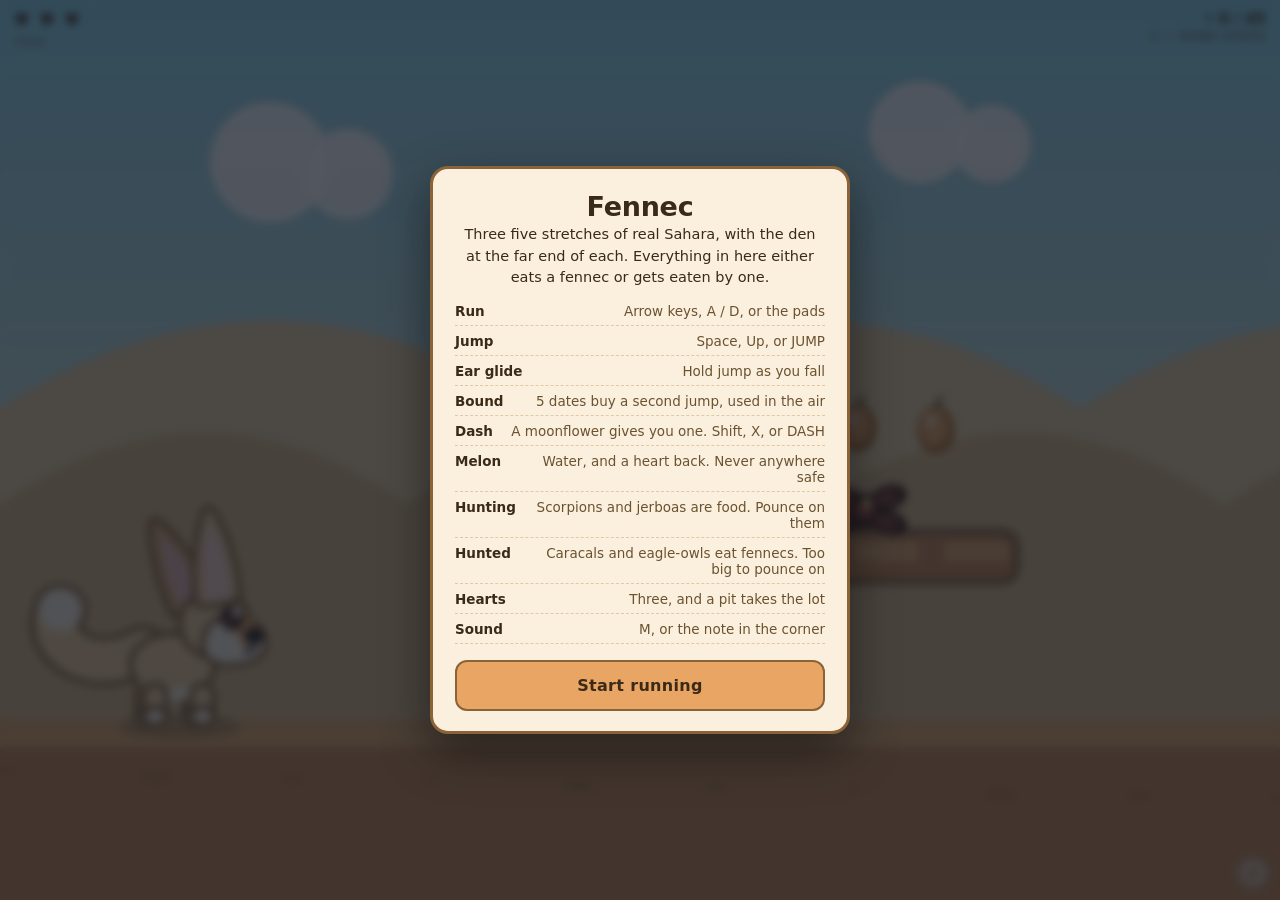
==== games/fennec-run/index.html @ 3a973d39 "Five longer stages, generated and audited, and a score that builds across them MUSIC. The arc now sp" ====
<!doctype html>
<meta charset="utf-8">
<meta name="viewport" content="width=device-width, initial-scale=1, maximum-scale=1, user-scalable=no, viewport-fit=cover">
<title>Fennec</title>
<style>
  /* Nothing here is text to be read, and holding a control must not select it.
     user-select on body alone is not enough: iOS needs the -webkit- prefix, and
     the long-press callout and the magnifier are separately controlled. */
  *, *::before, *::after {
    box-sizing: border-box;
    -webkit-tap-highlight-color: transparent;
    -webkit-user-select: none; -moz-user-select: none; -ms-user-select: none;
    user-select: none;
    -webkit-touch-callout: none;
    -webkit-user-drag: none;
  }
  html, body {
    margin: 0; padding: 0; height: 100%; overflow: hidden;
    background: #11161f;
    font-family: "Avenir Next", "Segoe UI", Roboto, system-ui, sans-serif;
    color: #3A2A18;
    touch-action: none;
  }
  #wrap { position: relative; width: 100%; height: 100vh; height: 100dvh;
          overflow: hidden; display: flex; flex-direction: column; }
  #game { position: relative; flex: 1 1 auto; min-height: 0; }
  canvas { display: block; width: 100%; height: 100%; }

  /* ---- HUD ---- */
  #hud {
    position: absolute; top: 0; left: 0; right: 0;
    padding: 10px 14px 0; pointer-events: none;
    display: flex; justify-content: space-between; align-items: flex-start;
    font-weight: 700; font-size: 15px;
    text-shadow: 0 1px 0 rgba(255,255,255,.45);
  }
  #hearts { letter-spacing: 2px; font-size: 17px }
  #right { text-align: right; line-height: 1.3 }
  #lvl { font-size: 11px; font-weight: 600; opacity: .62; letter-spacing: .08em;
         text-transform: uppercase }

  /* ---- touch controls: their own bar, so a thumb never covers the fox ---- */
  #pads {
    display: none; flex: 0 0 auto;
    height: 150px; padding: 14px 18px calc(14px + env(safe-area-inset-bottom));
    background: #E8D6B4; border-top: 3px solid #8A6338;
    justify-content: space-between; align-items: center;
    touch-action: none;
  }
  body.touch #pads { display: flex }
  .pad { display: flex; gap: 14px; align-items: center }
  .btn {
    width: 76px; height: 76px; border-radius: 50%;
    background: #FBF0DE; border: 3px solid #8A6338;
    display: grid; place-items: center;
    font-size: 26px; font-weight: 800; color: #6B5231;
    touch-action: none;
  }
  .btn.jump { width: 96px; height: 96px; font-size: 15px; letter-spacing: .04em;
              background: #E8A563; color: #3A2A18 }
  .btn.on { background: #D98C3C; color: #fff }
  /* The labels are generated content, not text nodes. Generated content cannot
     be selected, so there is nothing for a long press to offer to magnify. */
  #bL::after { content: "\25C0" }
  #bR::after { content: "\25B6" }
  #bJ::after { content: "JUMP" }
  #bD::after { content: "DASH" }
  .btn::after { pointer-events: none }
  /* The dash button only exists when a moonflower has been picked up, so the
     bar does not advertise a verb the fox cannot do yet. */
  .btn.dash { width: 72px; height: 72px; font-size: 13px;
              background: #BFD9F2; border-color: #4A6E8A; color: #1F3A52;
              opacity: 0; transform: scale(.7); pointer-events: none;
              transition: opacity .15s, transform .15s }
  body.candash .btn.dash { opacity: 1; transform: none; pointer-events: auto }
  .btn.dash.on { background: #6FA8D8; color: #fff }
  #kit { margin-top: 3px; font-size: 13px; letter-spacing: 1px; font-weight: 700 }
  /* The field note: shown once per species, then never again. */
  #note {
    position: absolute; left: 50%; bottom: 14px; transform: translate(-50%, 14px);
    width: min(400px, calc(100% - 28px));
    background: rgba(251,240,222,.94); border: 2px solid #8A6338; border-radius: 12px;
    padding: 9px 13px; font-size: 13px; line-height: 1.4; color: #4A3827;
    opacity: 0; pointer-events: none; transition: opacity .25s, transform .25s;
  }
  #note.on { opacity: 1; transform: translate(-50%, 0) }
  #note b { display: block; font-size: 13.5px; color: #3A2A18 }
  #mute {
    position: absolute; right: 10px; bottom: 10px;
    width: 34px; height: 34px; border-radius: 50%;
    display: grid; place-items: center; font-size: 15px;
    background: rgba(255,255,255,.4); border: 2px solid rgba(58,42,24,.35);
    color: #3A2A18; cursor: pointer; touch-action: none;
  }
  #mute::after { content: "\266A"; pointer-events: none }
  body.quiet #mute { opacity: .45 }
  body.quiet #mute::after { content: "\266A\0020\00D7" }

  /* ---- cards ---- */
  #card {
    position: absolute; inset: 0; display: grid; place-items: center;
    padding: 24px; background: rgba(16,22,32,.72); backdrop-filter: blur(4px);
    opacity: 0; pointer-events: none; transition: opacity .18s;
  }
  #card.on { opacity: 1; pointer-events: auto }
  .inner {
    width: 100%; max-width: 420px; max-height: 100%; overflow-y: auto;
    background: #FBF0DE; border: 3px solid #8A6338; border-radius: 18px;
    padding: 22px 22px 20px; text-align: center;
    box-shadow: 0 18px 50px rgba(0,0,0,.45);
  }
  .inner h1 { margin: 0 0 2px; font-size: 27px; letter-spacing: -.01em }
  .inner h2 { margin: 0 0 10px; font-size: 20px }
  .inner p { margin: 0 0 14px; font-size: 14.5px; line-height: 1.5; color: #6B5231 }
  .inner p.lead { color: #3A2A18 }
  .keys { display: flex; flex-direction: column; gap: 7px; margin: 0 0 16px;
          font-size: 13.5px; text-align: left }
  .keys div { display: flex; justify-content: space-between; gap: 12px;
              border-bottom: 1px dashed #E0C9A4; padding-bottom: 6px }
  .keys b { font-weight: 700; color: #3A2A18 }
  .keys span { color: #6B5231; text-align: right }
  .tally { display: flex; justify-content: space-between; font-size: 14px;
           padding: 5px 0; border-bottom: 1px dashed #E0C9A4 }
  .tally.tot { border: 0; font-weight: 800; font-size: 17px; padding-top: 9px }
  .go {
    display: block; width: 100%; margin-top: 14px; padding: 14px;
    font: inherit; font-size: 16px; font-weight: 800; letter-spacing: .02em;
    background: #E8A563; color: #3A2A18;
    border: 2px solid #8A6338; border-radius: 12px; cursor: pointer;
  }
  .go:active { transform: translateY(1px) }
  .go.ghost { background: transparent; margin-top: 8px; font-size: 14px;
              font-weight: 600; padding: 10px }
  .sent { margin-top: 12px; font-size: 12.5px; color: #8A7250; min-height: 16px }
</style>

<div id="wrap">
  <div id="game">
    <canvas id="cv"></canvas>
    <div id="hud">
      <div><div id="hearts"></div><div id="kit"></div></div>
      <div id="right"><div id="dates"></div><div id="lvl"></div></div>
    </div>
    <div id="mute" role="button" aria-label="Sound on or off"></div>
    <div id="note"></div>
  </div>
  <div id="pads">
    <div class="pad">
      <div class="btn" id="bL" role="button" aria-label="Run left"></div>
      <div class="btn" id="bR" role="button" aria-label="Run right"></div>
    </div>
    <div class="pad">
      <div class="btn dash" id="bD" role="button" aria-label="Dash"></div>
      <div class="btn jump" id="bJ" role="button" aria-label="Jump"></div>
    </div>
  </div>
  <div id="card"><div class="inner" id="inner"></div></div>
</div>

<script>
"use strict";
/* ============================================================
   Fennec
   A side scroller for Pure Chat. One file, no network, no storage.
   The fox is drawn from a parametric rig rather than a sprite sheet:
   one geometry definition, every pose is a set of joint angles.
   ============================================================ */

/* ---------- the fox: colours and geometry ---------- */
const C = {
  sand:'#F2CE9B', sandDk:'#DCAC72', cream:'#FBF0DE', creamDk:'#EFDDC2',
  ear:'#F6CFC6', earDk:'#E0B7AE', patch:'#E8A563', ink:'#8A6338',
  nose:'#2E2622', eye:'#46281A'
};
// Path2D parses SVG path data, so the rig geometry is the single source
// whether it is drawn to canvas here or to SVG in the mockup.
const G = {
  earOut:  new Path2D('M -9 3 Q -9 -17 -2 -34 Q 0 -39 3 -35 Q 10 -18 9 2 Q 0 6 -9 3 Z'),
  earIn:   new Path2D('M -5 0 Q -5 -15 -0.5 -28 Q 0.5 -31 2 -28 Q 6.5 -15 5.5 0 Q 0 3 -5 0 Z'),
  tail:    new Path2D('M 0 -4 Q -17 5 -29 -4 Q -38 -12 -33 -21'),
  muzzle:  new Path2D('M -4 4 q 3 -8 12 -7 q 10 1 12 8 q 2 8.5 -6.5 11 q -12 3.5 -17 -2.5 q -2.5 -4 -.5 -9.5 Z'),
  patch:   new Path2D('M 9 -5.8 q 7 3 7.3 9 q .3 5.5 -4.7 6 q -5 -7.5 -2.6 -15 Z'),
  chest:   new Path2D('M -13 7 q 13 8 27 -2 q -2 10 -14 10 q -12 0 -13 -8 Z'),
  mouth:   new Path2D('M 15.8 7.8 q 0 3.4 -4 3.6'),
  lash:    new Path2D('M 3.4 -8.6 q 4.4 -2.4 8.2 .4'),
  blink:   new Path2D('M 2 -3 q 5 4 10 0'),
  squint:  new Path2D('M 2 -2 q 5 -5 10 0')
};

function roundRect(x, y, w, h, r){
  const p = new Path2D();
  p.moveTo(x + r, y);
  p.arcTo(x + w, y,     x + w, y + h, r);
  p.arcTo(x + w, y + h, x,     y + h, r);
  p.arcTo(x,     y + h, x,     y,     r);
  p.arcTo(x,     y,     x + w, y,     r);
  p.closePath();
  return p;
}
const LEG  = roundRect(-4.5, 0, 9, 17, 4.5);
const PAW  = roundRect(-4.5, 10, 9, 7, 3.5);

function fillStroke(x, path, fill, lw){
  x.fillStyle = fill; x.fill(path);
  if (lw){ x.lineWidth = lw; x.strokeStyle = C.ink; x.stroke(path); }
}

function drawLeg(x, px, py, ang, far){
  x.save(); x.translate(px, py); x.rotate(ang * Math.PI / 180);
  fillStroke(x, LEG, far ? C.sandDk : C.sand, 2);
  fillStroke(x, PAW, far ? C.creamDk : C.cream, 2);
  x.restore();
}

function drawEar(x, tilt, far){
  x.save(); x.rotate(tilt * Math.PI / 180);
  fillStroke(x, G.earOut, far ? C.sandDk : C.sand, 2);
  x.fillStyle = far ? C.earDk : C.ear; x.fill(G.earIn);
  x.restore();
}

function drawTail(x, ang){
  x.save(); x.translate(-15, -25); x.rotate(ang * Math.PI / 180);
  x.lineCap = 'round'; x.lineJoin = 'round';
  // an ink pass, then sand over it: keeps the fluff even at any angle
  x.strokeStyle = C.ink; x.lineWidth = 21; x.stroke(G.tail);
  x.fillStyle = C.ink;
  x.beginPath(); x.arc(-33, -21, 11, 0, 7); x.fill();
  x.strokeStyle = C.sand; x.lineWidth = 17; x.stroke(G.tail);
  x.fillStyle = C.cream;
  x.beginPath(); x.arc(-33, -21, 9, 0, 7); x.fill();
  x.restore();
}

function drawHead(x, p){
  x.save();
  x.translate(14, -41 + p.headY); x.rotate(p.headRot * Math.PI / 180);

  x.save(); x.translate(-10, -10); drawEar(x, -28 + p.earL, true); x.restore();

  x.beginPath(); x.arc(0, 0, 14, 0, 7);
  x.fillStyle = C.sand; x.fill();
  x.lineWidth = 2; x.strokeStyle = C.ink; x.stroke();

  fillStroke(x, G.muzzle, C.cream, 2);
  x.fillStyle = C.patch; x.fill(G.patch);

  x.fillStyle = C.nose;
  x.beginPath(); x.ellipse(15.8, 4.8, 4, 3.2, 0, 0, 7); x.fill();
  x.strokeStyle = C.nose; x.lineWidth = 1.7; x.stroke(G.mouth);

  if (p.eye === 'blink' || p.eye === 'squint'){
    x.strokeStyle = C.eye; x.lineWidth = p.eye === 'blink' ? 2.4 : 2.6;
    x.stroke(p.eye === 'blink' ? G.blink : G.squint);
  } else {
    x.fillStyle = C.eye;
    x.beginPath(); x.ellipse(6.8, -2.4, 4.7, 5.2, 0, 0, 7); x.fill();
    x.fillStyle = '#fff';
    x.beginPath(); x.arc(8.5, -4.6, 1.8, 0, 7); x.fill();
    x.globalAlpha = .7;
    x.beginPath(); x.arc(5.1, -0.1, 1, 0, 7); x.fill();
    x.globalAlpha = 1;
    x.strokeStyle = C.ink; x.lineWidth = 1.7; x.stroke(G.lash);
  }

  x.save(); x.translate(1, -12); drawEar(x, -11 + p.earR, false); x.restore();
  x.restore();
}

const IDLE = { bodyY:0, bodyRot:0, headY:0, headRot:0, legs:[0,0,0,0],
               tail:0, earL:0, earR:0, eye:'open', squash:1 };
const pose = o => Object.assign({}, IDLE, o);

function drawFennec(x, p){
  const sy = p.squash, sx = 1 / Math.sqrt(sy);
  x.save();
  x.lineJoin = 'round'; x.lineCap = 'butt';
  x.scale(sx, sy);

  drawTail(x, p.tail);
  drawLeg(x, -13, -16 + p.bodyY, p.legs[0], true);
  drawLeg(x,   6, -16 + p.bodyY, p.legs[2], true);

  x.save();
  x.translate(-3, -24 + p.bodyY); x.rotate(p.bodyRot * Math.PI / 180);
  x.beginPath(); x.ellipse(0, 0, 17, 13, 0, 0, 7);
  x.fillStyle = C.sand; x.fill();
  x.lineWidth = 2; x.strokeStyle = C.ink; x.stroke();
  x.fillStyle = C.cream; x.fill(G.chest);
  x.restore();

  drawLeg(x, -10, -16 + p.bodyY, p.legs[1], false);
  drawLeg(x,   9, -16 + p.bodyY, p.legs[3], false);
  drawHead(x, p);
  x.restore();
}

/* ---------- poses ---------- */
const RUN = [
  pose({legs:[ 26,-30,-24, 32], bodyY:-2, bodyRot:-3, tail:-14, earL:-10, earR:-12, headY:-1}),
  pose({legs:[  6, -8, -4,  8], bodyY: 1, bodyRot: 2, tail:  4, earL:  6, earR:  8}),
  pose({legs:[-30, 26, 32,-24], bodyY:-2, bodyRot:-3, tail: 14, earL: -8, earR:-10, headY:-1}),
  pose({legs:[ -8,  6,  8, -4], bodyY: 1, bodyRot: 2, tail: -4, earL:  5, earR:  7})
];
const P_JUMP  = pose({legs:[-34,-28,-40,-46], bodyY:-3, bodyRot:-10, tail:-26,
                      earL:-22, earR:-26, headY:-2, squash:1.06});
const P_FALL  = pose({legs:[22,16,30,36], bodyY:-1, bodyRot:8, tail:20,
                      earL:16, earR:20, eye:'squint', squash:0.94});
// the glide: ears thrown wide, which is the whole point of a fennec
const P_GLIDE = pose({legs:[14,10,20,24], bodyY:-2, bodyRot:4, tail:-8,
                      earL:-46, earR:34, headY:-1, squash:0.97});
const P_CROUCH= pose({bodyY:8, squash:0.8, tail:8, earL:14, earR:18, headY:7, eye:'squint'});
const P_HURT  = pose({bodyRot:-14, legs:[-18,-12,14,20], tail:-30, earL:24, earR:28,
                      eye:'blink', headRot:-10});
const IDLE_CYCLE = [pose({}), pose({bodyY:1, squash:.975, earL:2, earR:3, headY:1}),
                    pose({bodyY:1, squash:.975, earL:3, earR:4, headY:1}), pose({eye:'blink'})];

/* ============================================================
   Field guide

   The desert is real, so the animals in it are the real ones. A fennec is a
   small omnivore that is hunted by things several times its size, and the
   game is arranged around that rather than around generic hazards.

   Prey: scorpions and jerboas, both of which a fennec genuinely eats, along
   with fruit and roots. Predators: the caracal and the Pharaoh eagle-owl,
   both of which genuinely eat fennecs. Neither can be pounced on, which is
   the honest version of the relationship.

   The one fact worth building a game around: a fennec does not drink. It
   takes its water out of what it eats, which is why the melon is worth a
   heart and why it is never placed anywhere safe.
   ============================================================ */
const GUIDE = {
  date:     ['Date palm fruit',
             'Plant matter is where a fennec gets most of its water. In the wild it may never drink at all.'],
  melon:    ['Desert melon',
             'Melons and roots are a fennec’s water supply in country that has none standing.'],
  flower:   ['Night bloom',
             'Fennecs forage after dark, when the Sahara is tens of degrees cooler than at noon.'],
  scorpion: ['Scorpion',
             'Prey, not predator. Fennecs hunt and eat scorpions, and take the sting as part of the deal.'],
  jerboa:   ['Jerboa',
             'A long-legged desert rodent that hops rather than runs. One of the fennec’s main catches.'],
  caracal:  ['Caracal',
             'A desert cat that hunts fennecs. Several times your size, so there is no pouncing on it.'],
  owl:      ['Pharaoh eagle-owl',
             'Takes fennec pups out of open ground. The reason a small fox keeps to cover.']
};
const seen = {};
let noteUntil = 0;

function met(kind){
  if (seen[kind] || !GUIDE[kind]) return;
  seen[kind] = true;
  const g = GUIDE[kind];
  elNote.innerHTML = '<b>' + g[0] + '</b>' + g[1];
  elNote.classList.add('on');
  noteUntil = performance.now() + 5200;
}

/* ============================================================
   Sound

   Synthesised, because the sandbox has no network and a recorded track would
   be a hundred times the whole file. That turns out to be the right way round:
   the score is five layers that fade with the game state rather than three
   separate tunes, which is how a modern platformer scores itself.

   D Dorian. The raised sixth is what stops it sounding mournful, and the mode
   does the arid work without reaching for the Phrygian-dominant cliche that
   every desert level since 1989 has leant on.

   The arrangement follows the animal: a fennec is nocturnal, so the score wakes
   up as the levels darken. Dune Steps is pad, bass and a frame drum. The Wadi
   adds the plucked figure. Night Run brings in the lead, which is the first
   time the melody is stated outright.
   ============================================================ */
const SND = (function(){
  let ac = null, music = null, sfx = null, noise = null;
  let timer = null, nextT = 0, pos = 0;
  let enabled = true, level = 0, ducked = false;

  const BPM = 96, S16 = (60 / BPM) / 4;      // one sixteenth, in seconds
  const nt = n => 440 * Math.pow(2, (n - 69) / 12);

  // i - bVII - IV - i, two bars each. The G major is the Dorian colour.
  const CHORDS = [[50,57,62,65], [48,55,60,64], [43,55,59,62], [50,57,62,65]];
  // Eight bars of melody, held back until Night Run.
  const TUNE = [
    {t:0,n:69,d:6},{t:8,n:72,d:4},{t:12,n:74,d:8},{t:24,n:72,d:4},{t:28,n:71,d:8},
    {t:40,n:69,d:6},{t:48,n:67,d:4},{t:52,n:69,d:10},{t:64,n:74,d:6},{t:72,n:76,d:4},
    {t:76,n:74,d:8},{t:88,n:72,d:4},{t:92,n:71,d:10},{t:108,n:69,d:6},{t:116,n:65,d:12}
  ];
  // pad, bass, drum, pluck, lead, voice.
  // Five stages, and the score is the arc: almost nothing at the start, a
  // frame drum, then the melody, then the drums hardening, and a voice over
  // the last one. A fennec is out all night and gets home before dawn.
  const MIX = [[.15,.11,.00,.00,.00,.00],
               [.19,.15,.08,.09,.00,.00],
               [.23,.18,.13,.14,.12,.00],
               [.26,.22,.27,.16,.17,.00],
               [.28,.24,.30,.17,.19,.22]];

  function mk(){
    if (ac) return true;
    try {
      const AC = window.AudioContext || window.webkitAudioContext;
      if (!AC) return false;
      ac = new AC();
      music = ac.createGain(); music.gain.value = 0.9;
      sfx   = ac.createGain(); sfx.gain.value = 0.9;
      music.connect(ac.destination); sfx.connect(ac.destination);
      noise = ac.createBuffer(1, ac.sampleRate * 0.6, ac.sampleRate);
      const d = noise.getChannelData(0);
      for (let i = 0; i < d.length; i++) d[i] = Math.random() * 2 - 1;
      return true;
    } catch (e) { ac = null; return false; }
  }

  function pad(t, midi, dur, g){
    const a = ac.createOscillator(), b = ac.createOscillator();
    const f = ac.createBiquadFilter(), v = ac.createGain();
    a.type = b.type = 'sawtooth';
    a.frequency.value = nt(midi); b.frequency.value = nt(midi) * 1.005;
    f.type = 'lowpass'; f.frequency.value = 820; f.Q.value = 0.7;
    v.gain.setValueAtTime(0.0001, t);
    v.gain.linearRampToValueAtTime(g, t + 0.7);
    v.gain.setTargetAtTime(0.0001, t + dur * 0.7, 0.35);
    a.connect(f); b.connect(f); f.connect(v); v.connect(music);
    a.start(t); b.start(t); a.stop(t + dur + 0.8); b.stop(t + dur + 0.8);
  }
  function pluck(t, midi, g){
    const o = ac.createOscillator(), f = ac.createBiquadFilter(), v = ac.createGain();
    o.type = 'triangle'; o.frequency.value = nt(midi);
    f.type = 'lowpass';
    f.frequency.setValueAtTime(3200, t);
    f.frequency.exponentialRampToValueAtTime(700, t + 0.3);
    v.gain.setValueAtTime(0.0001, t);
    v.gain.linearRampToValueAtTime(g, t + 0.006);
    v.gain.exponentialRampToValueAtTime(0.0001, t + 0.42);
    o.connect(f); f.connect(v); v.connect(music);
    o.start(t); o.stop(t + 0.45);
  }
  function lead(t, midi, dur, g){
    const o = ac.createOscillator(), v = ac.createGain();
    const lfo = ac.createOscillator(), amt = ac.createGain();
    o.type = 'triangle'; o.frequency.value = nt(midi);
    lfo.frequency.value = 5.1; amt.gain.value = 3.4;   // breath, not pitch wobble
    lfo.connect(amt); amt.connect(o.frequency);
    v.gain.setValueAtTime(0.0001, t);
    v.gain.linearRampToValueAtTime(g, t + 0.09);
    v.gain.setTargetAtTime(0.0001, t + dur * 0.75, 0.14);
    o.connect(v); v.connect(music);
    o.start(t); lfo.start(t); o.stop(t + dur + 0.5); lfo.stop(t + dur + 0.5);
  }
  function bass(t, midi, dur, g){
    const o = ac.createOscillator(), v = ac.createGain();
    o.type = 'sine'; o.frequency.value = nt(midi);
    v.gain.setValueAtTime(0.0001, t);
    v.gain.linearRampToValueAtTime(g, t + 0.03);
    v.gain.setTargetAtTime(0.0001, t + dur * 0.6, 0.12);
    o.connect(v); v.connect(music); o.start(t); o.stop(t + dur + 0.3);
  }
  // A vowel is a pair of resonances. Two bandpasses over a sawtooth at roughly
  // 700 and 1150 Hz gives an "ah" that sits behind the lead without competing.
  function voice(t, midi, dur, g){
    const o = ac.createOscillator(), out = ac.createGain();
    const vib = ac.createOscillator(), vibAmt = ac.createGain();
    o.type = 'sawtooth'; o.frequency.value = nt(midi);
    vib.frequency.value = 4.7; vibAmt.gain.value = 2.1;
    vib.connect(vibAmt); vibAmt.connect(o.frequency);
    const f1 = ac.createBiquadFilter(), f2 = ac.createBiquadFilter();
    f1.type = f2.type = 'bandpass';
    f1.frequency.value = 700; f1.Q.value = 7;
    f2.frequency.value = 1160; f2.Q.value = 9;
    const g1 = ac.createGain(), g2 = ac.createGain();
    g1.gain.value = 1; g2.gain.value = 0.55;
    o.connect(f1); o.connect(f2); f1.connect(g1); f2.connect(g2);
    g1.connect(out); g2.connect(out);
    out.gain.setValueAtTime(0.0001, t);
    out.gain.linearRampToValueAtTime(g, t + 0.45);
    out.gain.setTargetAtTime(0.0001, t + dur * 0.68, 0.32);
    out.connect(music);
    o.start(t); vib.start(t); o.stop(t + dur + 0.8); vib.stop(t + dur + 0.8);
  }

  function skin(t, g, hz, dur, bus){
    const s = ac.createBufferSource(), f = ac.createBiquadFilter(), v = ac.createGain();
    s.buffer = noise;
    f.type = 'bandpass'; f.frequency.value = hz; f.Q.value = 1.1;
    v.gain.setValueAtTime(g, t);
    v.gain.exponentialRampToValueAtTime(0.0001, t + dur);
    s.connect(f); f.connect(v); v.connect(bus || music);
    s.start(t); s.stop(t + dur + 0.05);
  }

  // Frame drum: a dull skin on the downbeats, a tighter tap between them.
  const DRUM = [2,0,0,1, 0,0,1,0, 2,0,1,0, 0,1,0,1];
  // From the fourth stage a low tom doubles it, which is what "stronger" means
  // here: not louder, another drum.
  const TOM  = [1,0,0,0, 0,0,1,0, 0,0,0,1, 0,0,1,0];

  function bar(step, t){
    const m = MIX[Math.min(level, MIX.length - 1)];
    const duck = ducked ? 0.35 : 1;
    const chord = CHORDS[Math.floor(step / 32) % CHORDS.length];
    const inBar = step % 16;

    if (step % 32 === 0 && m[0])
      for (const n of chord) pad(t, n, S16 * 32, m[0] * duck * (n < 55 ? .7 : .5));
    if (m[1] && (inBar === 0 || inBar === 10))
      bass(t, chord[0] - 12, S16 * 5, m[1] * duck);
    if (m[2]){
      const hit = DRUM[inBar];
      if (hit === 2){ skin(t, m[2] * duck, 190, 0.22); bass(t, 38, 0.1, m[2] * duck * .5); }
      else if (hit === 1) skin(t, m[2] * duck * 0.45, 1500, 0.06);
      if (level >= 3 && TOM[inBar]){
        skin(t, m[2] * duck * 0.7, 110, 0.3);
        bass(t, 33, 0.16, m[2] * duck * 0.8);
      }
    }
    if (m[5] && step % 32 === 0) voice(t, chord[2], S16 * 30, m[5] * duck);
    if (m[3] && step % 2 === 0){
      const seq = [0, 2, 1, 3, 2, 1];
      pluck(t, chord[seq[(step / 2) % seq.length]] + 12, m[3] * duck * 0.8);
    }
    if (m[4])
      for (const e of TUNE) if (e.t === step % 128) lead(t, e.n, S16 * e.d, m[4] * duck);
  }

  function pump(){
    if (!ac) return;
    try {
      while (nextT < ac.currentTime + 0.15){
        if (nextT < ac.currentTime) nextT = ac.currentTime + 0.02;
        bar(pos, nextT);
        nextT += S16; pos = (pos + 1) % 128;
      }
    } catch (e) { /* a dropped frame of music is not worth a crash */ }
  }

  return {
    // Called from the first real tap, which is the gesture the browser wants.
    start: function(){
      if (!enabled || !mk()) return;
      try {
        if (ac.state === 'suspended') ac.resume();
        if (!timer){ nextT = ac.currentTime + 0.08; pos = 0; timer = setInterval(pump, 25); }
      } catch (e) { /* no sound is survivable; a thrown error is not */ }
    },
    setLevel: function(n){ level = n; },
    // Exposed so a test can measure the output instead of trusting that a node
    // was created. Harmless in play.
    ctx: function(){ return ac; },
    tap: function(node){ if (ac){ music.connect(node); sfx.connect(node); } },
    duck: function(v){ ducked = !!v; },
    enabled: function(){ return enabled; },
    toggle: function(){
      enabled = !enabled;
      try {
        if (!enabled){ if (timer){ clearInterval(timer); timer = null; } if (ac) ac.suspend(); }
        else this.start();
      } catch (e) { /* ignore */ }
      return enabled;
    },
    // --- effects, all cheap and all forgiving ---
    blip: function(midi, g, type){
      if (!enabled || !ac) return;
      try {
        const o = ac.createOscillator(), v = ac.createGain(), t = ac.currentTime;
        o.type = type || 'triangle'; o.frequency.value = nt(midi);
        v.gain.setValueAtTime(0.0001, t);
        v.gain.linearRampToValueAtTime(g, t + 0.008);
        v.gain.exponentialRampToValueAtTime(0.0001, t + 0.18);
        o.connect(v); v.connect(sfx); o.start(t); o.stop(t + 0.2);
      } catch (e) { /* ignore */ }
    },
    sweep: function(a, b, g, dur, type){
      if (!enabled || !ac) return;
      try {
        const o = ac.createOscillator(), v = ac.createGain(), t = ac.currentTime;
        o.type = type || 'sawtooth';
        o.frequency.setValueAtTime(nt(a), t);
        o.frequency.exponentialRampToValueAtTime(nt(b), t + dur);
        v.gain.setValueAtTime(0.0001, t);
        v.gain.linearRampToValueAtTime(g, t + 0.01);
        v.gain.exponentialRampToValueAtTime(0.0001, t + dur);
        o.connect(v); v.connect(sfx); o.start(t); o.stop(t + dur + 0.05);
      } catch (e) { /* ignore */ }
    },
    hiss: function(g, hz, dur){
      if (!enabled || !ac || !noise) return;
      try { skin(ac.currentTime, g, hz, dur, sfx); } catch (e) { /* ignore */ }
    },
    date:   function(){ this.blip(81 + (Math.random() * 3 | 0), 0.1); },
    jump:   function(){ this.sweep(62, 74, 0.06, 0.13, 'triangle'); },
    bound:  function(){ this.sweep(69, 84, 0.08, 0.17, 'triangle'); this.hiss(0.05, 2600, 0.12); },
    dash:   function(){ this.sweep(88, 60, 0.09, 0.2, 'sawtooth'); this.hiss(0.1, 1800, 0.18); },
    stomp:  function(){ this.sweep(55, 36, 0.11, 0.17, 'square'); },
    hurt:   function(){ this.sweep(60, 41, 0.13, 0.32, 'sawtooth'); },
    melon:  function(){ [69,74,78].forEach((n,i) => setTimeout(() => this.blip(n, 0.1), i * 70)); },
    flower: function(){ [76,81,88].forEach((n,i) => setTimeout(() => this.blip(n, 0.09, 'sine'), i * 60)); },
    win:    function(){ [62,66,69,74].forEach((n,i) => setTimeout(() => this.blip(n, 0.11), i * 110)); },
    lose:   function(){ this.sweep(57, 33, 0.14, 0.7, 'sawtooth'); }
  };
})();

/* ============================================================
   Levels

   THE REACHABILITY RULE. A stage is only valid if audit() returns no
   problems. Build one, audit it, throw it away if it complains. That applies
   to these three exactly as it would to a generated one.

   The four numbers below are MEASURED from GRAV, RUNV, JUMPV and GLIDE_VY by
   envelope(), not written down here, because they change the moment any of
   those constants is touched. At the time of writing they come out as:

     maxRise        91   highest a jump reaches
     usableRise     91   highest you can still land on, falling
     maxGap        120   furthest a full-speed jump carries, flat
     maxGapGliding 240   the same holding jump on the way down

   The rule, in four parts:

   1. Every surface must be reachable from the spawn by PLAIN JUMPS. The glide
      is a skill move, not a toll. A player who has not found it must still be
      able to finish.
   2. No route may need more than 80% of a maximum jump (TIGHT). A platform at
      95% is reachable by a solver and reads as unreachable to a person.
   3. Every date must be collectable, and the den must sit on solid ground.
      A date may ask for a glide; traversal may not.
   4. Run-up counts. You do not launch at full speed from a standing start, so
      a short platform throws a shorter jump. audit() models this.

   Practical limits that fall out of it: keep a climb under 72 and a pit under
   96, and the rest looks after itself.
   ============================================================ */
const GY = 300;                        // ground top, world units
const row = (x, y, n, gap) => { const a = []; for (let i = 0; i < n; i++) a.push({x:x+i*(gap||26), y:y}); return a; };

const LEVELS = [
  {
    name: "Dune Steps", w: 3200, den: 3070,
    sky: ["#8FD8EE", "#FBE7C7"], hillA: "#E8CFA2", hillB: "#D9B885",
    dirt: "#C98A52", crust: "#E0A96B",
    ground: [[0,481], [554,978], [1054,1500], [1575,2140], [2214,2638], [2710,3200]],
    plats: [ {x:220,y:237,w:119}, {x:646,y:240,w:124}, {x:1120,y:240,w:129}, 
      {x:1308,y:248,w:112}, {x:1683,y:237,w:121}, {x:1874,y:248,w:126}, {x:2280,y:237,w:126}, 
      {x:2466,y:248,w:86}, {x:2807,y:248,w:97}, {x:2971,y:248,w:114} ],
    spikes: [ {x:787,w:60} ],
    melons: [ {x:1016,y:244}, {x:2674,y:244} ],
    flowers: [ {x:644,y:258}, {x:2304,y:258} ],
    scorps: [ {x:280,a:220,b:339}, {x:1364,a:1308,b:1420}, {x:2343,a:2280,b:2406}, 
      {x:3028,a:2971,b:3085} ],
    jerboas: [ {x:1185,a:1120,b:1249}, {x:1937,a:1874,b:2000}, {x:2856,a:2807,b:2904} ],
    caracals: [  ],
    owls: [  ],
    dates: [ {x:234,y:205}, {x:260,y:205}, {x:286,y:205}, {x:312,y:205}, {x:660,y:208}, 
      {x:686,y:208}, {x:712,y:208}, {x:738,y:208}, {x:1134,y:208}, {x:1160,y:208}, 
      {x:1186,y:208}, {x:1212,y:208}, {x:1322,y:216}, {x:1348,y:216}, {x:1374,y:216}, 
      {x:1697,y:205}, {x:1723,y:205}, {x:1749,y:205}, {x:1775,y:205}, {x:1888,y:216}, 
      {x:1914,y:216}, {x:1940,y:216}, {x:1966,y:216}, {x:2294,y:205}, {x:2320,y:205}, 
      {x:2346,y:205}, {x:2372,y:205}, {x:2480,y:216}, {x:2506,y:216}, {x:2532,y:216}, 
      {x:2821,y:216}, {x:2847,y:216}, {x:2873,y:216}, {x:2985,y:216}, {x:3011,y:216}, 
      {x:3037,y:216}, {x:495,y:248}, {x:517,y:248}, {x:539,y:248}, {x:1514,y:248}, 
      {x:1536,y:248}, {x:1558,y:248}, {x:2652,y:248}, {x:2674,y:248}, {x:2696,y:248} ]
  },
  {
    name: "The Wadi", w: 3600, den: 3470,
    sky: ["#79C6E6", "#F3DDBE"], hillA: "#DDC79C", hillB: "#C9A974",
    dirt: "#BE7C45", crust: "#D89A5C",
    ground: [[0,442], [522,934], [1012,1472], [1545,1972], [2044,2496], [2570,3072], 
      [3155,3600]],
    plats: [ {x:220,y:248,w:103}, {x:583,y:240,w:82}, {x:732,y:248,w:107}, 
      {x:1131,y:236,w:85}, {x:1276,y:248,w:83}, {x:1659,y:237,w:103}, {x:2155,y:246,w:95}, 
      {x:2319,y:248,w:89}, {x:2642,y:241,w:85}, {x:2797,y:248,w:119}, {x:3273,y:236,w:117} ],
    spikes: [ {x:749,w:52}, {x:1265,w:51} ],
    melons: [ {x:973,y:244}, {x:2533,y:244} ],
    flowers: [ {x:612,y:258}, {x:2660,y:258} ],
    scorps: [ {x:272,a:220,b:323}, {x:1174,a:1131,b:1216}, {x:2203,a:2155,b:2250}, 
      {x:2857,a:2797,b:2916} ],
    jerboas: [ {x:786,a:732,b:839}, {x:1711,a:1659,b:1762}, {x:2685,a:2642,b:2727} ],
    caracals: [ {x:728,a:562,b:894}, {x:2821,a:2610,b:3032} ],
    owls: [  ],
    dates: [ {x:234,y:216}, {x:260,y:216}, {x:286,y:216}, {x:597,y:208}, {x:623,y:208}, 
      {x:746,y:216}, {x:772,y:216}, {x:798,y:216}, {x:1145,y:204}, {x:1171,y:204}, 
      {x:1197,y:204}, {x:1290,y:216}, {x:1316,y:216}, {x:1673,y:205}, {x:1699,y:205}, 
      {x:1725,y:205}, {x:2169,y:214}, {x:2195,y:214}, {x:2221,y:214}, {x:2333,y:216}, 
      {x:2359,y:216}, {x:2385,y:216}, {x:2656,y:209}, {x:2682,y:209}, {x:2708,y:209}, 
      {x:2811,y:216}, {x:2837,y:216}, {x:2863,y:216}, {x:2889,y:216}, {x:3287,y:204}, 
      {x:3313,y:204}, {x:3339,y:204}, {x:456,y:248}, {x:478,y:248}, {x:500,y:248}, 
      {x:1486,y:248}, {x:1508,y:248}, {x:1530,y:248}, {x:2510,y:248}, {x:2532,y:248}, 
      {x:2554,y:248} ]
  },
  {
    name: "The Erg", w: 4000, den: 3870,
    sky: ["#5E6FA8", "#F0A978"], hillA: "#C89A86", hillB: "#A8807A",
    dirt: "#9A5F46", crust: "#B87B56",
    ground: [[0,421], [508,922], [998,1479], [1564,2052], [2136,2622], [2696,3136], 
      [3209,3682], [3764,4000]],
    plats: [ {x:220,y:245,w:114}, {x:619,y:245,w:98}, {x:787,y:202,w:86}, 
      {x:1104,y:243,w:125}, {x:1288,y:191,w:112}, {x:1683,y:239,w:111}, {x:1871,y:188,w:93}, 
      {x:2203,y:237,w:106}, {x:2379,y:197,w:118}, {x:2790,y:237,w:120}, {x:2970,y:248,w:86}, 
      {x:3275,y:246,w:103}, {x:3442,y:248,w:80}, {x:3829,y:247,w:87} ],
    spikes: [ {x:736,w:57}, {x:1263,w:60}, {x:1832,w:53} ],
    melons: [ {x:960,y:244}, {x:2659,y:244} ],
    flowers: [ {x:598,y:258}, {x:3299,y:258} ],
    scorps: [ {x:277,a:220,b:334}, {x:1167,a:1104,b:1229}, {x:1918,a:1871,b:1964}, 
      {x:2850,a:2790,b:2910}, {x:3482,a:3442,b:3522} ],
    jerboas: [ {x:830,a:787,b:873}, {x:1739,a:1683,b:1794}, {x:2438,a:2379,b:2497}, 
      {x:3327,a:3275,b:3378} ],
    caracals: [ {x:715,a:548,b:882}, {x:2916,a:2736,b:3096} ],
    owls: [  ],
    dates: [ {x:234,y:213}, {x:260,y:213}, {x:286,y:213}, {x:633,y:213}, {x:659,y:213}, 
      {x:685,y:213}, {x:801,y:170}, {x:827,y:170}, {x:853,y:170}, {x:1118,y:211}, 
      {x:1144,y:211}, {x:1170,y:211}, {x:1196,y:211}, {x:1302,y:159}, {x:1328,y:159}, 
      {x:1354,y:159}, {x:1697,y:207}, {x:1723,y:207}, {x:1749,y:207}, {x:1885,y:156}, 
      {x:1911,y:156}, {x:1937,y:156}, {x:2217,y:205}, {x:2243,y:205}, {x:2269,y:205}, 
      {x:2393,y:165}, {x:2419,y:165}, {x:2445,y:165}, {x:2804,y:205}, {x:2830,y:205}, 
      {x:2856,y:205}, {x:2882,y:205}, {x:2984,y:216}, {x:3010,y:216}, {x:3036,y:216}, 
      {x:3289,y:214}, {x:3315,y:214}, {x:3341,y:214}, {x:3456,y:216}, {x:3482,y:216}, 
      {x:3843,y:215}, {x:3869,y:215}, {x:3895,y:215}, {x:435,y:248}, {x:457,y:248}, 
      {x:479,y:248}, {x:1493,y:248}, {x:1515,y:248}, {x:1537,y:248}, {x:2636,y:248}, 
      {x:2658,y:248}, {x:2680,y:248}, {x:3696,y:248}, {x:3718,y:248}, {x:3740,y:248} ]
  },
  {
    name: "Hamada", w: 4400, den: 4270,
    sky: ["#2B3A5C", "#5A6A92"], hillA: "#4C5578", hillB: "#3A4260",
    dirt: "#44415A", crust: "#625E7C", night: true,
    ground: [[0,419], [498,950], [1026,1497], [1578,2032], [2110,2559], [2647,3048], 
      [3126,3487], [3563,3971], [4057,4400]],
    plats: [ {x:220,y:238,w:113}, {x:596,y:239,w:127}, {x:792,y:248,w:94}, 
      {x:1095,y:248,w:116}, {x:1280,y:196,w:105}, {x:1647,y:238,w:125}, {x:1834,y:186,w:99}, 
      {x:2225,y:245,w:113}, {x:2400,y:248,w:117}, {x:2761,y:245,w:126}, {x:3203,y:236,w:85}, 
      {x:3355,y:183,w:100}, {x:3633,y:238,w:89}, {x:3783,y:248,w:118}, {x:4168,y:242,w:106} ],
    spikes: [ {x:747,w:62}, {x:1285,w:59}, {x:1828,w:62}, {x:2357,w:51} ],
    melons: [ {x:988,y:244}, {x:2603,y:244} ],
    flowers: [ {x:588,y:258}, {x:3653,y:258} ],
    scorps: [ {x:277,a:220,b:333}, {x:1153,a:1095,b:1211}, {x:1884,a:1834,b:1933}, 
      {x:2824,a:2761,b:2887}, {x:3678,a:3633,b:3722} ],
    jerboas: [ {x:839,a:792,b:886}, {x:1710,a:1647,b:1772}, {x:2459,a:2400,b:2517}, 
      {x:3405,a:3355,b:3455}, {x:4221,a:4168,b:4274} ],
    caracals: [ {x:724,a:538,b:910}, {x:2335,a:2150,b:2519}, {x:3767,a:3603,b:3931} ],
    owls: [ {x:1086,y:100,a:1026,b:1697}, {x:2170,y:114,a:2110,b:2759} ],
    dates: [ {x:234,y:206}, {x:260,y:206}, {x:286,y:206}, {x:610,y:207}, {x:636,y:207}, 
      {x:662,y:207}, {x:688,y:207}, {x:806,y:216}, {x:832,y:216}, {x:858,y:216}, 
      {x:1109,y:216}, {x:1135,y:216}, {x:1161,y:216}, {x:1294,y:164}, {x:1320,y:164}, 
      {x:1346,y:164}, {x:1661,y:206}, {x:1687,y:206}, {x:1713,y:206}, {x:1739,y:206}, 
      {x:1848,y:154}, {x:1874,y:154}, {x:1900,y:154}, {x:2239,y:213}, {x:2265,y:213}, 
      {x:2291,y:213}, {x:2414,y:216}, {x:2440,y:216}, {x:2466,y:216}, {x:2775,y:213}, 
      {x:2801,y:213}, {x:2827,y:213}, {x:2853,y:213}, {x:3217,y:204}, {x:3243,y:204}, 
      {x:3269,y:204}, {x:3369,y:151}, {x:3395,y:151}, {x:3421,y:151}, {x:3647,y:206}, 
      {x:3673,y:206}, {x:3699,y:206}, {x:3797,y:216}, {x:3823,y:216}, {x:3849,y:216}, 
      {x:4182,y:210}, {x:4208,y:210}, {x:4234,y:210}, {x:433,y:248}, {x:455,y:248}, 
      {x:477,y:248}, {x:1511,y:248}, {x:1533,y:248}, {x:1555,y:248}, {x:2573,y:248}, 
      {x:2595,y:248}, {x:2617,y:248}, {x:3501,y:248}, {x:3523,y:248}, {x:3545,y:248} ]
  },
  {
    name: "Before Dawn", w: 4800, den: 4670,
    sky: ["#241E42", "#7C5E86"], hillA: "#463A66", hillB: "#332A50",
    dirt: "#463654", crust: "#655074", night: true,
    ground: [[0,394], [473,897], [984,1365], [1453,1912], [1999,2406], [2492,2837], 
      [2919,3243], [3331,3710], [3798,4184], [4272,4672], [4752,4800]],
    plats: [ {x:220,y:243,w:129}, {x:544,y:236,w:123}, {x:725,y:248,w:81}, 
      {x:1086,y:239,w:81}, {x:1242,y:199,w:87}, {x:1539,y:241,w:121}, {x:1728,y:248,w:81}, 
      {x:2063,y:247,w:123}, {x:2587,y:243,w:124}, {x:3027,y:246,w:103}, {x:3434,y:236,w:106}, 
      {x:3912,y:239,w:103}, {x:4376,y:243,w:118} ],
    spikes: [ {x:706,w:59}, {x:1194,w:52}, {x:1705,w:59}, {x:2223,w:62} ],
    melons: [ {x:941,y:244}, {x:2449,y:244} ],
    flowers: [ {x:563,y:258}, {x:4362,y:258} ],
    scorps: [ {x:285,a:220,b:349}, {x:1127,a:1086,b:1167}, {x:1769,a:1728,b:1809}, 
      {x:3079,a:3027,b:3130}, {x:4435,a:4376,b:4494} ],
    jerboas: [ {x:766,a:725,b:806}, {x:1600,a:1539,b:1660}, {x:2649,a:2587,b:2711}, 
      {x:3964,a:3912,b:4015} ],
    caracals: [ {x:685,a:513,b:857}, {x:2665,a:2532,b:2797}, {x:3991,a:3838,b:4144} ],
    owls: [ {x:1044,y:100,a:984,b:1565}, {x:2059,y:114,a:1999,b:2606}, 
      {x:2979,y:128,a:2919,b:3443} ],
    dates: [ {x:234,y:211}, {x:260,y:211}, {x:286,y:211}, {x:312,y:211}, {x:558,y:204}, 
      {x:584,y:204}, {x:610,y:204}, {x:636,y:204}, {x:739,y:216}, {x:765,y:216}, 
      {x:1100,y:207}, {x:1126,y:207}, {x:1256,y:167}, {x:1282,y:167}, {x:1308,y:167}, 
      {x:1553,y:209}, {x:1579,y:209}, {x:1605,y:209}, {x:1631,y:209}, {x:1742,y:216}, 
      {x:1768,y:216}, {x:2077,y:215}, {x:2103,y:215}, {x:2129,y:215}, {x:2155,y:215}, 
      {x:2601,y:211}, {x:2627,y:211}, {x:2653,y:211}, {x:2679,y:211}, {x:3041,y:214}, 
      {x:3067,y:214}, {x:3093,y:214}, {x:3448,y:204}, {x:3474,y:204}, {x:3500,y:204}, 
      {x:3926,y:207}, {x:3952,y:207}, {x:3978,y:207}, {x:4390,y:211}, {x:4416,y:211}, 
      {x:4442,y:211}, {x:408,y:248}, {x:430,y:248}, {x:452,y:248}, {x:1379,y:248}, 
      {x:1401,y:248}, {x:1423,y:248}, {x:2420,y:248}, {x:2442,y:248}, {x:2464,y:248}, 
      {x:3257,y:248}, {x:3279,y:248}, {x:3301,y:248}, {x:4198,y:248}, {x:4220,y:248}, 
      {x:4242,y:248} ]
  }
];

/* ============================================================
   Engine
   ============================================================ */
const cv = document.getElementById('cv');
const x  = cv.getContext('2d');
const WH = 360;                        // nominal world height; ground sits at 300
// A chat game is played in portrait on a phone and in landscape on a laptop, and a
// fixed world height ruins one of them. Guarantee a minimum of both dimensions and
// anchor the world to the bottom of the screen, so a tall screen just shows more sky.
const MINW = 320, MINH = 300;
let VW = 640, VH = 360, yOff = 0, scale = 1;

function resize(){
  const w = cv.clientWidth, h = cv.clientHeight;
  if (!w || !h) return;
  const dpr = Math.min(devicePixelRatio || 1, 2.5);
  cv.width = Math.round(w * dpr); cv.height = Math.round(h * dpr);
  scale = Math.min((w * dpr) / MINW, (h * dpr) / MINH);
  VW = (w * dpr) / scale;
  VH = (h * dpr) / scale;
  yOff = VH - WH;                      // world y=WH lands on the bottom edge
}
addEventListener('resize', resize);
addEventListener('orientationchange', resize);
if (window.ResizeObserver) new ResizeObserver(resize).observe(cv);

const fox = { x:60, y:GY, vx:0, vy:0, dir:1, onGround:true, f:0, step:0,
              hearts:3, inv:0, gliding:false, coyote:0, buffer:0,
              bounds:0, charge:0, usedBound:false,
              dashReady:0, dashing:0, dashBuf:0 };
let lv = 0, L = LEVELS[0], dates = 0, total = 0, runDates = 0;
let state = 'title';                   // title | play | dead | clear | done
let cam = 0, t = 0, deathY = 0;
let critters = [], pickups = [], parts = [], melons = [], flowers = [];
let hostName = '';

function loadLevel(i){
  lv = i; L = LEVELS[i];
  fox.x = 60; fox.y = GY; fox.vx = 0; fox.vy = 0; fox.dir = 1;
  fox.inv = 0; fox.gliding = false; fox.coyote = 0; fox.buffer = 0;
  fox.bounds = 0; fox.charge = 0; fox.usedBound = false;
  fox.dashReady = 0; fox.dashing = 0; fox.dashBuf = 0;
  melons  = (L.melons  || []).map(m => ({ x:m.x, y:m.y, got:false }));
  flowers = (L.flowers || []).map(m => ({ x:m.x, y:m.y, got:false }));
  SND.setLevel(i);
  dates = 0; cam = 0;
  const walker = (kind, list) => (list || []).map(c =>
    ({ kind:kind, x:c.x, a:c.a, b:c.b, dir:1, y:GY, alive:true, charge:0, hop:0 }));
  critters = walker('scorpion', L.scorps)
    .concat(walker('jerboa', L.jerboas))
    .concat(walker('caracal', L.caracals))
    // Owls fly, so they are the one thing not pinned to a surface.
    .concat((L.owls || []).map(o =>
      ({ kind:'owl', x:o.x, a:o.a, b:o.b, y:o.y, baseY:o.y, dir:1, alive:true, swoop:0 })));
  pickups = L.dates.map(d => ({ x:d.x, y:d.y, got:false }));
  parts = [];
  // A ground critter stands on whatever is under it at spawn and its height
  // never changes afterwards, so its patrol has to be clamped to that same
  // surface or it walks off the end and hangs in the air.
  critters.forEach(c => {
    if (c.kind === 'owl') return;
    const p = L.plats.find(p => c.x >= p.x && c.x <= p.x + p.w);
    c.y = p ? p.y : GY;
    if (p){ c.a = Math.max(c.a, p.x); c.b = Math.min(c.b, p.x + p.w); }
    else {
      const g = L.ground.find(g => c.x >= g[0] && c.x <= g[1]);
      if (g){ c.a = Math.max(c.a, g[0]); c.b = Math.min(c.b, g[1]); }
    }
    if (c.b < c.a) c.b = c.a;
    c.home = { a:c.a, b:c.b };
    // The ledge it is standing on, which is a harder limit than its patrol: a
    // charging animal may leave the patrol but its height never changes, so
    // leaving the surface means hanging in the air.
    c.surf = p ? { a:p.x, b:p.x + p.w }
               : (function(){
                   const g = L.ground.find(g => c.x >= g[0] && c.x <= g[1]);
                   return g ? { a:g[0], b:g[1] } : { a:c.a, b:c.b };
                 })();
  });
}

function groundAt(px){
  for (const g of L.ground) if (px >= g[0] && px <= g[1]) return GY;
  return null;                          // a pit
}
function surfaceAt(px){
  for (const p of L.plats) if (px >= p.x && px <= p.x + p.w) return p.y;
  return groundAt(px) === null ? GY : GY;
}

/* ---------- input ---------- */
const keys = {};
const held = { L:false, R:false, J:false, D:false };
addEventListener('keydown', e => {
  const k = e.key.toLowerCase();
  if (!keys[k] && (k === ' ' || k === 'arrowup' || k === 'w')) fox.buffer = 8;
  if (!keys[k] && (k === 'shift' || k === 'x' || k === 'k')) fox.dashBuf = 8;
  if (!keys[k] && k === 'm') toggleSound();
  keys[k] = true;
  if ([' ','arrowup','arrowdown','arrowleft','arrowright'].indexOf(k) >= 0) e.preventDefault();
  if (state !== 'play' && (k === ' ' || k === 'enter')) { e.preventDefault(); advance(); }
});
addEventListener('keyup', e => { keys[e.key.toLowerCase()] = false; });

// Each button remembers which finger is holding it. Without that, releasing the
// jump finger would also release the run button you are still pressing, and a
// thumb that slides off a button mid-jump would leave it stuck down for good.
/* The controls hold no state of their own.
   An earlier version remembered which pointerId had pressed each button and
   waited for that exact id to release it. One missed pointerup (the browser
   eats them: a notification, an app switch, a gesture it decides to own) left
   the button held down AND deaf to every press afterwards, because it was
   still waiting for a finger that was long gone.
   So: held is recomputed from the set of touches currently on the glass, every
   time anything happens. A release that never arrives cannot strand anything,
   because the next recompute simply does not see that pointer. */
const BTN = [
  { k:'L', el: document.getElementById('bL') },
  { k:'R', el: document.getElementById('bR') },
  { k:'J', el: document.getElementById('bJ') },
  { k:'D', el: document.getElementById('bD') }
];
const SLOP = 12;                       // thumbs are not precise
const active = new Map();              // pointerId -> {x, y}

function overBtn(b, p){
  const r = b.el.getBoundingClientRect();
  return p.x >= r.left - SLOP && p.x <= r.right + SLOP &&
         p.y >= r.top  - SLOP && p.y <= r.bottom + SLOP;
}
function onAnyBtn(p){ return BTN.some(b => overBtn(b, p)); }

function refresh(){
  const now = { L:false, R:false, J:false, D:false };
  for (const p of active.values())
    for (const b of BTN) if (overBtn(b, p)) now[b.k] = true;
  if (now.J && !held.J) fox.buffer = 8;        // rising edge only
  if (now.D && !held.D) fox.dashBuf = 8;
  for (const b of BTN){
    held[b.k] = now[b.k];
    b.el.classList.toggle('on', now[b.k]);
  }
}

addEventListener('pointerdown', e => {
  const p = { x:e.clientX, y:e.clientY };
  if (onAnyBtn(p)) e.preventDefault();
  active.set(e.pointerId, p);
  refresh();
});
addEventListener('pointermove', e => {
  if (!active.has(e.pointerId)) return;
  active.set(e.pointerId, { x:e.clientX, y:e.clientY });
  refresh();                                   // slide between buttons like a d-pad
});
const lift = e => { active.delete(e.pointerId); refresh(); };
addEventListener('pointerup', lift);
addEventListener('pointercancel', lift);
addEventListener('lostpointercapture', lift);
// Anything that takes the page away takes the fingers with it.
addEventListener('blur', () => { active.clear(); refresh(); });
document.addEventListener('visibilitychange', () => {
  if (document.hidden){ active.clear(); refresh(); }
});

// iOS decides on a long press whether to show the magnifier and the selection
// handles, and it makes that call from the touch sequence, not the pointer one.
// Refusing the touch default on the control bar is what actually stops it.
const padBar = document.getElementById('pads');
for (const ev of ['touchstart', 'touchmove', 'touchend'])
  padBar.addEventListener(ev, e => e.preventDefault(), { passive: false });
for (const ev of ['selectstart', 'dragstart', 'contextmenu'])
  addEventListener(ev, e => e.preventDefault());
// Show the control bar only where there is no mouse. "pointer: coarse" alone is true
// in a good few desktop browsers, which costs a laptop player a third of the screen.
if (matchMedia('(hover: none) and (pointer: coarse)').matches ||
    (navigator.maxTouchPoints > 0 && !matchMedia('(hover: hover)').matches))
  document.body.classList.add('touch');
resize();   // the bar changes the canvas height, so measure after adding it

const wantL = () => held.L || keys['arrowleft']  || keys['a'];
const wantR = () => held.R || keys['arrowright'] || keys['d'];
const wantJ = () => held.J || keys[' '] || keys['arrowup'] || keys['w'];

/* ---------- physics ---------- */
const GRAV = 0.56, RUNV = 3.25, JUMPV = -10.4, GLIDE_VY = 1.7, TERM = 15;
// The Bound: a second jump, slightly weaker, bought with dates. Fennecs pounce.
const BOUNDV = -8.9, DATES_PER_BOUND = 5, MAX_BOUNDS = 3;
// The Dash: granted by a moonflower, one stored at a time. Horizontal only, and
// gravity is suspended for its duration, which is what makes it feel like a dash
// rather than a shove.
const DASHV = 7.6, DASH_FRAMES = 10;

function hurt(from){
  if (fox.inv > 0) return;
  fox.hearts--; fox.inv = 100;
  fox.vy = -5.4;
  fox.vx = (from !== undefined && from > fox.x ? -1 : 1) * 3.4;
  burst(fox.x, fox.y - 28, '#D96A52', 9);
  SND.hurt();
  if (fox.hearts <= 0) endRun(false);
}

function burst(px, py, col, n){
  for (let i = 0; i < n; i++)
    parts.push({ x:px, y:py, vx:(Math.random()-.5)*4, vy:-Math.random()*3.4-.6,
                 life:30+Math.random()*18, col:col, r:1.6+Math.random()*2.2 });
}

function step(dt){
  t += dt;
  if (state !== 'play'){ parts.forEach(p => p.life -= dt); return; }

  const want = (wantR() ? 1 : 0) - (wantL() ? 1 : 0);
  fox.vx += (want * RUNV - fox.vx) * (fox.onGround ? 0.24 : 0.1) * Math.min(dt, 2);
  if (Math.abs(fox.vx) < 0.05) fox.vx = 0;
  if (want) fox.dir = want;

  if (fox.coyote > 0) fox.coyote -= dt;
  if (fox.buffer > 0) fox.buffer -= dt;
  if (fox.dashBuf > 0) fox.dashBuf -= dt;

  if (fox.buffer > 0 && fox.coyote > 0){
    fox.vy = JUMPV; fox.onGround = false; fox.coyote = 0; fox.buffer = 0;
    fox.usedBound = false;
    burst(fox.x, fox.y - 2, '#E8D2A8', 5);
    SND.jump();
  } else if (fox.buffer > 0 && !fox.onGround && !fox.usedBound && fox.bounds > 0){
    // the Bound, in the air, once per trip
    fox.vy = BOUNDV; fox.bounds--; fox.usedBound = true; fox.buffer = 0;
    burst(fox.x, fox.y - 18, '#F6CFC6', 10);
    SND.bound();
  }

  if (fox.dashBuf > 0 && fox.dashReady > 0 && fox.dashing <= 0){
    fox.dashing = DASH_FRAMES; fox.dashReady--; fox.dashBuf = 0;
    burst(fox.x, fox.y - 24, '#CFE8FF', 12);
    SND.dash();
  }

  if (fox.dashing > 0){
    // gravity off, direction locked: the dash is its own little world
    fox.dashing -= dt;
    fox.vx = DASHV * fox.dir;
    fox.vy = 0;
    fox.gliding = false;
    if (Math.random() < 0.6) burst(fox.x, fox.y - 24, '#CFE8FF', 1);
  } else {
    // the ear glide: hold jump on the way down and the fall slows right off
    fox.gliding = !fox.onGround && fox.vy > 0.6 && wantJ();
    fox.vy = fox.gliding ? Math.min(fox.vy + GRAV * dt, GLIDE_VY)
                         : Math.min(fox.vy + GRAV * dt, TERM);
  }

  fox.x = Math.max(16, Math.min(L.w - 16, fox.x + fox.vx * dt));
  const prevY = fox.y;
  fox.y += fox.vy * dt;
  const wasGround = fox.onGround;
  fox.onGround = false;

  const g = groundAt(fox.x);
  if (g !== null && fox.y >= g && prevY <= g + 14){ fox.y = g; fox.vy = 0; fox.onGround = true; }
  for (const p of L.plats){
    if (fox.vy >= 0 && prevY <= p.y + 1 && fox.y >= p.y &&
        fox.x > p.x - 12 && fox.x < p.x + p.w + 12){
      fox.y = p.y; fox.vy = 0; fox.onGround = true;
    }
  }
  if (fox.onGround){ fox.coyote = 6; fox.usedBound = false; }

  if (fox.y > WH + 90){ fox.hearts = 0; endRun(false); return; }   // down a pit

  if (fox.inv > 0) fox.inv -= dt;

  // spikes
  for (const s of L.spikes)
    if (fox.y >= GY - 4 && fox.x > s.x - 8 && fox.x < s.x + s.w + 8) hurt(s.x + s.w / 2);

  // The food web, which runs both ways. A scorpion and a jerboa are dinner; a
  // caracal and an eagle-owl are the other side of the arrangement entirely.
  for (const c of critters){
    if (!c.alive) continue;

    if (c.kind === 'scorpion'){
      c.x += c.dir * 0.72 * dt;
      if (c.x < c.a){ c.x = c.a; c.dir = 1; }
      if (c.x > c.b){ c.x = c.b; c.dir = -1; }

    } else if (c.kind === 'jerboa'){
      // bolts away when the fox is close, which is the whole point of catching one
      const near = Math.abs(c.x - fox.x) < 110 && Math.abs(c.y - fox.y) < 50;
      c.hop += dt * (near ? 0.42 : 0.15);
      if (near) c.dir = fox.x > c.x ? -1 : 1;
      c.x += c.dir * (near ? 2.5 : 0.5) * dt;
      if (c.x < c.a){ c.x = c.a; c.dir = 1; }
      if (c.x > c.b){ c.x = c.b; c.dir = -1; }

    } else if (c.kind === 'caracal'){
      // patrols, then charges once it has seen you. Too big to pounce on.
      const sees = Math.abs(c.x - fox.x) < 190 && Math.abs(c.y - fox.y) < 60;
      if (sees) c.charge = Math.min(c.charge + dt * 0.04, 1);
      else c.charge = Math.max(c.charge - dt * 0.02, 0);
      if (c.charge > 0.5) c.dir = fox.x > c.x ? 1 : -1;
      c.x += c.dir * (0.8 + c.charge * 1.9) * dt;
      // a charging caracal will leave its patrol, but never its ledge
      const lo = c.charge > 0.5 ? Math.max(c.surf.a, c.home.a - 60) : c.a;
      const hi = c.charge > 0.5 ? Math.min(c.surf.b, c.home.b + 60) : c.b;
      if (c.x < lo){ c.x = lo; c.dir = 1; }
      if (c.x > hi){ c.x = hi; c.dir = -1; }

    } else if (c.kind === 'owl'){
      // quarters its stretch, then stoops. Owls take pups out of the open.
      c.x += c.dir * 1.15 * dt;
      if (c.x < c.a){ c.x = c.a; c.dir = 1; }
      if (c.x > c.b){ c.x = c.b; c.dir = -1; }
      const over = Math.abs(c.x - fox.x) < 150;
      c.swoop += dt * (over ? 0.05 : -0.04);
      c.swoop = Math.max(0, Math.min(1, c.swoop));
      c.y = c.baseY + c.swoop * (fox.y - 34 - c.baseY) + Math.sin(t / 22) * 4;
      if (over && c.swoop > 0.1) c.dir = fox.x > c.x ? 1 : -1;
    }

    const dx = Math.abs(c.x - fox.x), dy = fox.y - c.y;
    const prey = c.kind === 'scorpion' || c.kind === 'jerboa';
    if (dx < (c.kind === 'owl' ? 22 : 20) && dy > -38 && dy < (c.kind === 'owl' ? 30 : 10)){
      if (!prey){
        hurt(c.x);                                   // predators hurt from any side
      } else if (c.kind === 'jerboa' || (fox.vy > 1.2 && prevY < c.y - 12)){
        // caught: a pounce for the scorpion, a straight run-down for the jerboa
        c.alive = false;
        if (c.kind === 'scorpion'){ fox.vy = -7.6; fox.buffer = 0; }
        burst(c.x, c.y - 8, c.kind === 'scorpion' ? '#8C4A3A' : '#D9B88A', 12);
        runDates += c.kind === 'scorpion' ? 2 : 3;
        fox.charge += c.kind === 'scorpion' ? 2 : 3;
        while (fox.charge >= DATES_PER_BOUND){
          fox.charge -= DATES_PER_BOUND;
          if (fox.bounds < MAX_BOUNDS) fox.bounds++;
        }
        SND.stomp(); met(c.kind);
      } else {
        hurt(c.x);                                   // a scorpion still stings
      }
    }
    if (dx < 230) met(c.kind);
  }

  // dates: score, and the charge that buys a Bound
  for (const p of pickups){
    if (p.got) continue;
    if (Math.abs(p.x - fox.x) < 19 && Math.abs(p.y - (fox.y - 26)) < 26){
      p.got = true; dates++; runDates++;
      burst(p.x, p.y, '#E8A563', 6);
      SND.date();
      met('date');
      if (++fox.charge >= DATES_PER_BOUND){
        fox.charge = 0;
        if (fox.bounds < MAX_BOUNDS){ fox.bounds++; burst(fox.x, fox.y - 30, '#F6CFC6', 12); }
      }
    }
  }

  // melon: water in the desert, which is where a fennec actually gets it
  for (const m of melons){
    if (m.got) continue;
    if (Math.abs(m.x - fox.x) < 22 && Math.abs(m.y - (fox.y - 26)) < 28){
      m.got = true; burst(m.x, m.y, '#8FC96F', 14); SND.melon();
      met('melon');
      if (fox.hearts < 3) fox.hearts++; else runDates += 5;
    }
  }

  // moonflower: one dash, kept until it is spent
  for (const f of flowers){
    if (f.got) continue;
    if (Math.abs(f.x - fox.x) < 22 && Math.abs(f.y - (fox.y - 26)) < 28){
      f.got = true; fox.dashReady = Math.min(fox.dashReady + 1, 2);
      met('flower');
      burst(f.x, f.y, '#CFE8FF', 14); SND.flower();
    }
  }

  // the den
  if (fox.x > L.den && fox.y >= GY - 6) endRun(true);

  fox.step += dt * Math.abs(fox.vx);
  if (fox.step > 3.1){ fox.step = 0; fox.f = (fox.f + 1) % 4; }

  parts.forEach(p => { p.x += p.vx * dt; p.y += p.vy * dt; p.vy += 0.17 * dt; p.life -= dt; });
  if (parts.length > 160) parts.splice(0, parts.length - 160);

  const target = fox.x - VW * 0.4;
  cam += (Math.max(0, Math.min(L.w - VW, target)) - cam) * Math.min(0.12 * dt, 1);
}

const P_DASH = pose({legs:[-26,-20,-30,-34], bodyY:-2, bodyRot:-4, tail:-34,
                     earL:-34, earR:-30, headY:-1, eye:'squint', squash:0.9});

function currentPose(){
  if (fox.dashing > 0) return P_DASH;
  if (fox.inv > 60) return P_HURT;
  if (!fox.onGround){
    if (fox.gliding) return P_GLIDE;
    return fox.vy < 0 ? P_JUMP : P_FALL;
  }
  if (Math.abs(fox.vx) > 0.3) return RUN[fox.f & 3];
  return IDLE_CYCLE[((Math.floor(t / 24) % 4) + 4) % 4];   // never index backwards
}

/* ============================================================
   Drawing
   ============================================================ */
function hills(off, col, baseY, amp, stepW){
  x.fillStyle = col;
  x.beginPath();
  const shift = -(off % (stepW * 2));
  x.moveTo(shift - stepW * 2, WH);
  x.lineTo(shift - stepW * 2, baseY);
  for (let px = shift - stepW * 2; px < VW + stepW * 2; px += stepW)
    x.quadraticCurveTo(px + stepW / 2, baseY - amp, px + stepW, baseY);
  x.lineTo(VW + stepW * 2, WH); x.closePath(); x.fill();
}

function drawScorpion(s){
  const SH = '#6E3A2C', BODY = '#A4553F', LIT = '#C27257', EDGE = '#3E1D16';
  const wob = Math.sin(t / 9 + s.x) * 1.4;
  x.save(); x.translate(s.x - cam, s.y); x.scale(s.dir, 1);
  x.lineJoin = 'round'; x.lineCap = 'round';

  // legs, behind everything
  x.strokeStyle = EDGE; x.lineWidth = 1.9;
  for (let i = -1; i <= 1; i++){
    x.beginPath(); x.moveTo(i * 5 - 1, -6);
    x.lineTo(i * 5 - 5, -1); x.stroke();
    x.beginPath(); x.moveTo(i * 5 + 1, -6);
    x.lineTo(i * 5 + 4, -1); x.stroke();
  }

  // tail: segments up and over, stinger on the end
  x.strokeStyle = EDGE; x.lineWidth = 7.5;
  x.beginPath(); x.moveTo(-7, -8);
  x.quadraticCurveTo(-19, -9 + wob, -17, -21 + wob); x.stroke();
  x.strokeStyle = BODY; x.lineWidth = 5;
  x.beginPath(); x.moveTo(-7, -8);
  x.quadraticCurveTo(-19, -9 + wob, -17, -21 + wob); x.stroke();
  x.fillStyle = '#F3DCA8'; x.strokeStyle = EDGE; x.lineWidth = 1.6;
  x.beginPath();
  x.moveTo(-19.5, -21 + wob); x.lineTo(-13.5, -23 + wob); x.lineTo(-17, -28 + wob);
  x.closePath(); x.fill(); x.stroke();

  // body
  x.fillStyle = BODY; x.strokeStyle = EDGE; x.lineWidth = 2;
  x.beginPath(); x.ellipse(-1, -7, 10.5, 6.6, 0, 0, 7); x.fill(); x.stroke();
  x.fillStyle = SH;
  x.beginPath(); x.ellipse(-1, -4.6, 9, 3, 0, 0, 7); x.fill();
  x.strokeStyle = SH; x.lineWidth = 1.4;
  for (const sx2 of [-6, -1, 4]){
    x.beginPath(); x.moveTo(sx2, -12.4); x.lineTo(sx2, -2.6); x.stroke();
  }

  // head and pincers, out in front where they read
  x.fillStyle = BODY; x.strokeStyle = EDGE; x.lineWidth = 2;
  x.beginPath(); x.ellipse(9, -7, 5, 4.4, 0, 0, 7); x.fill(); x.stroke();
  for (const sgn of [-1, 1]){
    x.save(); x.translate(13, -7 + sgn * 3.2); x.rotate(sgn * 0.3 + wob * 0.05);
    x.fillStyle = LIT;
    x.beginPath(); x.ellipse(3.4, 0, 5.2, 3, 0, 0, 7); x.fill(); x.stroke();
    x.strokeStyle = EDGE; x.lineWidth = 1.5;
    x.beginPath(); x.moveTo(1.5, 0); x.lineTo(8, 0); x.stroke();
    x.strokeStyle = EDGE; x.lineWidth = 2;
    x.restore();
  }

  x.fillStyle = '#FFE08A';
  x.beginPath(); x.arc(9, -9.4, 1.6, 0, 7); x.fill();
  x.restore();
}

function drawDate(p, i){
  if (p.got) return;
  const py = p.y + Math.sin(t / 22 + i) * 2.4;
  x.save(); x.translate(p.x - cam, py);
  x.fillStyle = '#B4742F';
  x.beginPath(); x.ellipse(0, 0, 6.2, 8, 0, 0, 7); x.fill();
  x.fillStyle = '#E8A563';
  x.beginPath(); x.ellipse(-0.6, -0.8, 4.6, 6.2, 0, 0, 7); x.fill();
  x.fillStyle = 'rgba(255,255,255,.65)';
  x.beginPath(); x.ellipse(-1.8, -3, 1.3, 2, -.4, 0, 7); x.fill();
  x.strokeStyle = '#6B5231'; x.lineWidth = 1.4; x.lineCap = 'round';
  x.beginPath(); x.moveTo(0, -7.6); x.lineTo(1.6, -10.4); x.stroke();
  x.restore();
}

function drawJerboa(c){
  // Long back legs, long tail with a tufted tip. It hops.
  const bob = Math.abs(Math.sin(c.hop)) * 5;
  x.save(); x.translate(c.x - cam, c.y - bob); x.scale(c.dir, 1);
  x.lineJoin = 'round'; x.lineCap = 'round';
  x.strokeStyle = '#8A6338'; x.lineWidth = 2;
  // tail
  x.strokeStyle = '#C9A471'; x.lineWidth = 3;
  x.beginPath(); x.moveTo(-6, -8); x.quadraticCurveTo(-20, -10, -22, -20); x.stroke();
  x.fillStyle = '#FBF0DE';
  x.beginPath(); x.ellipse(-22, -22, 3, 4.4, 0, 0, 7); x.fill();
  // back leg, folded and long
  x.fillStyle = '#C9A471'; x.strokeStyle = '#8A6338'; x.lineWidth = 1.8;
  x.beginPath(); x.moveTo(-4, -9); x.lineTo(-7, -2); x.lineTo(1, 0); x.stroke();
  // body and head
  x.fillStyle = '#D9B88A';
  x.beginPath(); x.ellipse(0, -9, 7.5, 6, 0, 0, 7); x.fill(); x.stroke();
  x.beginPath(); x.ellipse(7, -13, 4.4, 4, 0, 0, 7); x.fill(); x.stroke();
  // ears
  x.beginPath(); x.ellipse(6, -18.5, 1.8, 3.4, -.2, 0, 7); x.fill(); x.stroke();
  x.beginPath(); x.ellipse(9.4, -18, 1.8, 3.4, .1, 0, 7); x.fill(); x.stroke();
  x.fillStyle = '#2E2622';
  x.beginPath(); x.arc(9, -13.4, 1.4, 0, 7); x.fill();
  x.restore();
}

function drawCaracal(c){
  // The tufted ears are the tell, so they get drawn big.
  const stalk = c.charge > 0.5;
  const step2 = Math.sin(t / (stalk ? 5 : 11) + c.x) * 3;
  x.save(); x.translate(c.x - cam, c.y); x.scale(c.dir, 1);
  x.lineJoin = 'round'; x.lineCap = 'round';
  const COAT = '#C98A52', EDGE = '#6B4524';
  x.strokeStyle = EDGE; x.lineWidth = 2;
  // legs
  x.strokeStyle = COAT; x.lineWidth = 5;
  for (const [lx, ph] of [[-9, 1], [8, -1]]){
    x.beginPath(); x.moveTo(lx, -13); x.lineTo(lx + ph * step2, -1); x.stroke();
  }
  x.strokeStyle = '#B07A45'; x.lineWidth = 4.5;
  for (const [lx, ph] of [[-6, -1], [11, 1]]){
    x.beginPath(); x.moveTo(lx, -13); x.lineTo(lx + ph * step2, -1); x.stroke();
  }
  // tail
  x.strokeStyle = COAT; x.lineWidth = 4;
  x.beginPath(); x.moveTo(-13, -17); x.quadraticCurveTo(-24, -15, -25, -25); x.stroke();
  // body
  x.fillStyle = COAT; x.strokeStyle = EDGE; x.lineWidth = 2;
  x.beginPath(); x.ellipse(0, -18, 15, 9, 0, 0, 7); x.fill(); x.stroke();
  // head
  x.beginPath(); x.ellipse(14, -24, 7.5, 6.5, 0, 0, 7); x.fill(); x.stroke();
  // ears with the black tufts
  for (const ex of [10.5, 17]){
    x.beginPath(); x.moveTo(ex - 2.5, -29); x.lineTo(ex, -38); x.lineTo(ex + 3, -29);
    x.closePath(); x.fillStyle = COAT; x.fill(); x.stroke();
    x.strokeStyle = '#2E2622'; x.lineWidth = 1.8;
    x.beginPath(); x.moveTo(ex, -37); x.lineTo(ex + 0.6, -43); x.stroke();
    x.strokeStyle = EDGE; x.lineWidth = 2;
  }
  x.fillStyle = '#FBF0DE';
  x.beginPath(); x.ellipse(18, -21.5, 3.6, 3, 0, 0, 7); x.fill();
  x.fillStyle = stalk ? '#E8A563' : '#F3D98A';
  x.beginPath(); x.ellipse(16.5, -26, 2.1, 2.4, 0, 0, 7); x.fill();
  x.fillStyle = '#2E2622';
  x.beginPath(); x.ellipse(16.5, -26, 0.9, 2.2, 0, 0, 7); x.fill();
  x.beginPath(); x.arc(20.5, -21, 1.5, 0, 7); x.fill();
  x.restore();
}

function drawOwl(c){
  const flap = Math.sin(t / 6) * (c.swoop > 0.15 ? 0.25 : 0.6);
  x.save(); x.translate(c.x - cam, c.y); x.scale(c.dir, 1);
  x.lineJoin = 'round';
  const F = '#A98B63', E = '#4A3827';
  x.strokeStyle = E; x.lineWidth = 2;
  for (const sgn of [-1, 1]){
    x.save(); x.rotate(sgn * flap);
    x.fillStyle = sgn < 0 ? '#8E7352' : F;
    x.beginPath();
    x.moveTo(0, -6);
    x.quadraticCurveTo(-16 * sgn, -16, -30 * sgn, -4);
    x.quadraticCurveTo(-16 * sgn, -2, 0, 2);
    x.closePath(); x.fill(); x.stroke();
    x.restore();
  }
  x.fillStyle = F;
  x.beginPath(); x.ellipse(0, -2, 9, 11, 0, 0, 7); x.fill(); x.stroke();
  x.fillStyle = '#C6AA82';
  x.beginPath(); x.ellipse(1, 2, 6, 7, 0, 0, 7); x.fill();
  // head, with the ear tufts a Pharaoh eagle-owl is known for
  x.fillStyle = F;
  x.beginPath(); x.ellipse(2, -13, 8, 7, 0, 0, 7); x.fill(); x.stroke();
  for (const ex of [-3, 7]){
    x.beginPath(); x.moveTo(ex - 2, -18); x.lineTo(ex + (ex < 0 ? -2 : 2), -25);
    x.lineTo(ex + 3, -18); x.closePath(); x.fill(); x.stroke();
  }
  x.fillStyle = '#FFCB45';
  x.beginPath(); x.arc(-0.5, -14, 3.1, 0, 7); x.fill();
  x.beginPath(); x.arc(6.5, -14, 3.1, 0, 7); x.fill();
  x.fillStyle = '#2E2622';
  x.beginPath(); x.arc(-0.5, -14, 1.5, 0, 7); x.fill();
  x.beginPath(); x.arc(6.5, -14, 1.5, 0, 7); x.fill();
  x.fillStyle = '#5A4630';
  x.beginPath(); x.moveTo(3, -12); x.lineTo(5.4, -8.5); x.lineTo(0.8, -8.5);
  x.closePath(); x.fill();
  x.restore();
}

function drawMelon(m, i){
  if (m.got) return;
  const py = m.y + Math.sin(t / 26 + i) * 2;
  x.save(); x.translate(m.x - cam, py);
  x.fillStyle = '#3F7A3A';
  x.beginPath(); x.ellipse(0, 0, 11, 9.5, 0, 0, 7); x.fill();
  x.strokeStyle = '#8FC96F'; x.lineWidth = 1.6;
  for (let k = -1; k <= 1; k++){
    x.beginPath(); x.moveTo(k * 5.2, -9); x.quadraticCurveTo(k * 7.5, 0, k * 5.2, 9); x.stroke();
  }
  x.fillStyle = 'rgba(255,255,255,.4)';
  x.beginPath(); x.ellipse(-4, -4.4, 2.6, 1.8, -.5, 0, 7); x.fill();
  x.strokeStyle = '#6B5231'; x.lineWidth = 1.6; x.lineCap = 'round';
  x.beginPath(); x.moveTo(0, -9.4); x.lineTo(2, -12.6); x.stroke();
  x.restore();
}

function drawFlower(f, i){
  if (f.got) return;
  const py = f.y + Math.sin(t / 20 + i) * 2.6;
  const spin = t / 40 + i;
  x.save(); x.translate(f.x - cam, py);
  x.globalAlpha = .35;
  x.fillStyle = '#CFE8FF';
  x.beginPath(); x.arc(0, 0, 13 + Math.sin(t / 18 + i) * 1.5, 0, 7); x.fill();
  x.globalAlpha = 1;
  x.rotate(spin);
  for (let k = 0; k < 5; k++){
    x.rotate(Math.PI * 2 / 5);
    x.fillStyle = '#EAF2FF';
    x.beginPath(); x.ellipse(0, -6.4, 3.2, 5.4, 0, 0, 7); x.fill();
    x.strokeStyle = '#7FA8CC'; x.lineWidth = 1.2; x.stroke();
  }
  x.fillStyle = '#FFE08A';
  x.beginPath(); x.arc(0, 0, 3.1, 0, 7); x.fill();
  x.restore();
}

function drawDen(){
  const dx = L.den - cam;
  if (dx < -90 || dx > VW + 90) return;
  x.save(); x.translate(dx, GY);
  x.fillStyle = L.night ? '#2B2338' : '#9A6435';
  x.beginPath(); x.moveTo(-34, 0);
  x.quadraticCurveTo(-34, -56, 0, -56);
  x.quadraticCurveTo(34, -56, 34, 0);
  x.closePath(); x.fill();
  x.fillStyle = L.night ? '#141020' : '#4A2E17';
  x.beginPath(); x.moveTo(-23, 0);
  x.quadraticCurveTo(-23, -42, 0, -42);
  x.quadraticCurveTo(23, -42, 23, 0);
  x.closePath(); x.fill();
  x.fillStyle = L.night ? '#F6E3A8' : '#FFD98A';
  x.globalAlpha = .55 + Math.sin(t / 30) * .12;
  x.beginPath(); x.ellipse(0, -16, 12, 13, 0, 0, 7); x.fill();
  x.globalAlpha = 1;
  x.restore();
}

function render(){
  x.setTransform(scale, 0, 0, scale, 0, yOff * scale);
  x.clearRect(0, -yOff, VW, VH);

  const top = -yOff;                       // world y of the top of the screen
  const sky = x.createLinearGradient(0, top, 0, WH);
  sky.addColorStop(0, L.sky[0]); sky.addColorStop(1, L.sky[1]);
  x.fillStyle = sky; x.fillRect(0, top, VW, VH);

  if (L.night){
    x.fillStyle = '#FFF8D8';
    for (let i = 0; i < 40; i++){
      const sx2 = (i * 137.5) % VW, sy2 = top + (i * 53.7) % Math.max(60, 200 + yOff);
      x.globalAlpha = .35 + ((i * 37) % 10) / 16;
      x.fillRect(sx2, sy2, 1.8, 1.8);
    }
    x.globalAlpha = 1;
    x.fillStyle = '#FFF4D0';
    x.beginPath(); x.arc(VW - 72, top + 56, 22, 0, 7); x.fill();
    x.fillStyle = L.sky[0];
    x.beginPath(); x.arc(VW - 81, top + 49, 20, 0, 7); x.fill();
  } else {
    x.fillStyle = 'rgba(255,255,255,.9)';
    for (const c of [[90,54,20],[116,58,15],[VW-120,44,17],[VW-96,48,13]]){
      x.beginPath(); x.arc(c[0] - (cam * .08) % (VW + 300), top + c[1], c[2], 0, 7); x.fill();
    }
  }

  hills(cam * 0.25, L.hillA, 196, 58, 180);
  hills(cam * 0.52, L.hillB, 228, 48, 136);

  drawDen();

  // the void first, so a pit reads as a hole rather than as more scenery
  x.fillStyle = L.night ? '#0E0A18' : '#6B4526';
  x.fillRect(0, GY, VW, WH - GY + 20);

  // ground segments
  for (const g of L.ground){
    const gx = g[0] - cam, gw = g[1] - g[0];
    if (gx > VW || gx + gw < 0) continue;
    x.fillStyle = L.dirt; x.fillRect(gx, GY, gw, WH - GY + 20);
    x.fillStyle = L.crust; x.fillRect(gx, GY, gw, 9);
    // pebbles, so a long stretch of ground is not a flat slab
    x.fillStyle = 'rgba(0,0,0,.09)';
    const from = Math.max(g[0], cam - 40), to = Math.min(g[1], cam + VW + 40);
    for (let px = Math.ceil(from / 47) * 47; px < to; px += 47){
      const h = 2 + (px % 3);
      x.fillRect(px - cam, GY + 16 + (px % 23), h * 2.4, h);
    }
  }

  // platforms
  for (const p of L.plats){
    const px = p.x - cam;
    if (px > VW || px + p.w < 0) continue;
    x.fillStyle = L.dirt;
    x.beginPath(); x.roundRect ? x.roundRect(px, p.y, p.w, 17, 5) : x.rect(px, p.y, p.w, 17);
    x.fill();
    x.strokeStyle = 'rgba(74,46,23,.55)'; x.lineWidth = 2; x.stroke();
    x.fillStyle = L.crust;
    for (let i = 0; i < Math.round(p.w / 30); i++) x.fillRect(px + 5 + i * 30, p.y + 4, 21, 6);
  }

  // spines: pale and needle-thin, so they read as sharp rather than as shrubbery
  for (const s of L.spikes){
    const sx2 = s.x - cam;
    if (sx2 > VW || sx2 + s.w < 0) continue;
    const n = Math.round(s.w / 9);
    const step = s.w / n;
    x.fillStyle = L.night ? '#CFC6E0' : '#F3EBD8';
    x.strokeStyle = L.night ? '#2B2338' : '#6B5231';
    x.lineWidth = 1.6; x.lineJoin = 'miter';
    for (let i = 0; i < n; i++){
      const bx = sx2 + i * step, tall = 20 + (i % 2) * 5;
      x.beginPath();
      x.moveTo(bx, GY + 1);
      x.lineTo(bx + step / 2, GY - tall);
      x.lineTo(bx + step, GY + 1);
      x.closePath(); x.fill(); x.stroke();
    }
    x.lineJoin = 'round';
  }

  pickups.forEach(drawDate);
  melons.forEach(drawMelon);
  flowers.forEach(drawFlower);
  for (const c of critters){
    if (!c.alive) continue;
    if (c.kind === 'scorpion') drawScorpion(c);
    else if (c.kind === 'jerboa') drawJerboa(c);
    else if (c.kind === 'caracal') drawCaracal(c);
    else if (c.kind === 'owl') drawOwl(c);
  }

  for (const p of parts){
    if (p.life <= 0) continue;
    x.globalAlpha = Math.max(0, Math.min(1, p.life / 26));
    x.fillStyle = p.col;
    x.beginPath(); x.arc(p.x - cam, p.y, p.r, 0, 7); x.fill();
  }
  x.globalAlpha = 1;

  // the fox
  if (!(fox.inv > 0 && Math.floor(t / 4) % 2)){
    x.save();
    x.translate(fox.x - cam, fox.y);
    x.globalAlpha = .17; x.fillStyle = '#000';
    x.beginPath(); x.ellipse(0, 2, 20, 4.2, 0, 0, 7); x.fill();
    x.globalAlpha = 1;
    x.scale(fox.dir * 0.82, 0.82);
    drawFennec(x, currentPose());
    x.restore();
  }
}

/* ============================================================
   Cards, score, flow
   ============================================================ */
const card = document.getElementById('card'), inner = document.getElementById('inner');
const elNote = document.getElementById('note');
const elHearts = document.getElementById('hearts'), elDates = document.getElementById('dates'),
      elLvl = document.getElementById('lvl');

// "1 dates" shipped in Tic Tak Toe BOOM! as "1 bombs left" and went out to a
// friend. Once is enough.
function plural(n, word){ return n + ' ' + word + (n === 1 ? '' : 's'); }
function showCard(html){ inner.innerHTML = html; card.classList.add('on'); }
function hideCard(){ card.classList.remove('on'); }

const elKit = document.getElementById('kit');
function hud(){
  elHearts.textContent = '♥ '.repeat(Math.max(0, fox.hearts)).trim() || '·';
  elDates.textContent  = '• ' + dates + ' / ' + pickups.length;
  elLvl.textContent    = (lv + 1) + ' — ' + L.name;
  // bounds as filled pips, then the charge creeping toward the next one
  let k = '◆'.repeat(fox.bounds) + '◇'.repeat(Math.max(0, MAX_BOUNDS - fox.bounds));
  if (fox.dashReady > 0) k += '  ⇢'.repeat(fox.dashReady);
  elKit.textContent = k;
  if (noteUntil && performance.now() > noteUntil){
    elNote.classList.remove('on'); noteUntil = 0;
  }
  document.body.classList.toggle('candash', fox.dashReady > 0);
}

function toggleSound(){
  const on = SND.toggle();
  document.body.classList.toggle('quiet', !on);
}
const elMute = document.getElementById('mute');
elMute.addEventListener('pointerdown', e => {
  e.preventDefault(); e.stopPropagation(); toggleSound();
});

function postScore(score, detail){
  if (window.parent !== window)
    parent.postMessage({ type:'score', score: score, detail: detail }, '*');
}

function endRun(cleared){
  if (state !== 'play') return;
  SND.duck(true);
  if (cleared) SND.win(); else SND.lose();
  if (cleared){
    total += dates;
    if (lv === LEVELS.length - 1){ state = 'done'; finalCard(true); }
    else { state = 'clear'; clearCard(); }
  } else {
    state = 'dead';
    deathCard();
  }
}

function titleCard(){
  state = 'title';
  showCard(
    '<h1>Fennec</h1>' +
    '<p class="lead">' + (hostName ? hostName + ', three ' : 'Three ') +
      'five stretches of real Sahara, with the den at the far end of each. Everything in ' +
      'here either eats a fennec or gets eaten by one.</p>' +
    '<div class="keys">' +
      '<div><b>Run</b><span>Arrow keys, A / D, or the pads</span></div>' +
      '<div><b>Jump</b><span>Space, Up, or JUMP</span></div>' +
      '<div><b>Ear glide</b><span>Hold jump as you fall</span></div>' +
      '<div><b>Bound</b><span>' + DATES_PER_BOUND + ' dates buy a second jump, ' +
        'used in the air</span></div>' +
      '<div><b>Dash</b><span>A moonflower gives you one. Shift, X, or DASH</span></div>' +
      '<div><b>Melon</b><span>Water, and a heart back. Never anywhere safe</span></div>' +
      '<div><b>Hunting</b><span>Scorpions and jerboas are food. Pounce on them</span></div>' +
      '<div><b>Hunted</b><span>Caracals and eagle-owls eat fennecs. Too big to pounce on</span></div>' +
      '<div><b>Hearts</b><span>Three, and a pit takes the lot</span></div>' +
      '<div><b>Sound</b><span>M, or the note in the corner</span></div>' +
    '</div>' +
    '<button class="go" id="start">Start running</button>');
  document.getElementById('start').onclick = advance;
}

function clearCard(){
  const bonus = fox.hearts * 15;
  total += bonus;
  showCard(
    '<h2>' + L.name + ' cleared</h2>' +
    '<p>The den was open. ' + plural(lv + 1, 'stretch').replace('stretchs', 'stretches') +
      ' of desert down, ' + (LEVELS.length - lv - 1) + ' to go.</p>' +
    '<div class="tally"><span>Dates</span><b>' + dates + '</b></div>' +
    '<div class="tally"><span>Hearts left</span><b>' + fox.hearts + ' × 15</b></div>' +
    '<div class="tally tot"><span>Running total</span><b>' + total + '</b></div>' +
    '<button class="go" id="next">On to ' + LEVELS[lv + 1].name +
      ' (' + (lv + 2) + ' of ' + LEVELS.length + ')</button>');
  document.getElementById('next').onclick = advance;
}

function deathCard(){
  showCard(
    '<h2>Out of hearts</h2>' +
    '<p>The desert got there first. ' + L.name + ', with ' + plural(dates, 'date') +
      ' in the bag.</p>' +
    '<div class="tally tot"><span>Final score</span><b>' + (total + dates) + '</b></div>' +
    '<button class="go" id="retry">Try ' + L.name + ' again</button>' +
    '<button class="go ghost" id="post">Post the score to the chat</button>' +
    '<div class="sent" id="sent"></div>');
  document.getElementById('retry').onclick = advance;
  wirePost(total + dates, 'got lost on ' + L.name);
}

function finalCard(){
  showCard(
    '<h1>Home</h1>' +
    '<p class="lead">Five stretches of desert, a whole night of them, and the fennec ' +
      'is home before dawn with the lot.</p>' +
    '<div class="tally"><span>Dates on the last run</span><b>' + dates + '</b></div>' +
    '<div class="tally tot"><span>Final score</span><b>' + total + '</b></div>' +
    '<p style="margin-top:14px;font-size:13px">Met along the way: ' +
      (Object.keys(seen).map(k => GUIDE[k][0]).join(', ') || 'nothing at all') + '.</p>' +
    '<button class="go" id="post">Post the score to the chat</button>' +
    '<button class="go ghost" id="retry">Run it again from the start</button>' +
    '<div class="sent" id="sent"></div>');
  document.getElementById('retry').onclick = () => { total = 0; lv = 0; advance(); };
  wirePost(total, 'finished all three');
}

function wirePost(score, detail){
  const b = document.getElementById('post'), s = document.getElementById('sent');
  if (!b) return;
  b.onclick = () => {
    postScore(score, detail);
    b.disabled = true; b.style.opacity = .5;
    s.textContent = window.parent !== window
      ? 'Sent to the chat.' : 'No chat to post to — this is running on its own.';
  };
}

function advance(){
  hideCard();
  SND.start();                 // the tap that got us here is the gesture
  SND.duck(false);
  if (state === 'title'){ total = 0; loadLevel(0); }
  else if (state === 'clear') loadLevel(lv + 1);
  else if (state === 'dead'){ fox.hearts = 3; loadLevel(lv); }
  else if (state === 'done'){ loadLevel(lv); }
  fox.hearts = 3;
  state = 'play';
}

/* ============================================================
   Reachability: the rule, and the code that enforces it.

   A level is only honest if everything in it can actually be got to. That is
   not a judgement to make by eye, and it is not a constant to write down by
   hand either, because it falls out of GRAV, RUNV, JUMPV and GLIDE_VY and
   changes the moment any of those is touched.

   So it is measured, by flying the same arithmetic step() flies. Everything
   below is derived; nothing is a magic number.

   audit(L) returns the envelope and a list of problems. A stage generator
   should build, call audit, and throw the stage away if problems is not empty.
   ============================================================ */

// A route may use at most this fraction of a maximum jump. The slack is the
// difference between a level that can be completed and one that is pleasant.
const TIGHT = 0.8;

function surfacesOf(L){
  const S = L.ground.map(g => ({ x0:g[0], x1:g[1], y:GY, ground:true }));
  for (const p of L.plats) S.push({ x0:p.x, x1:p.x + p.w, y:p.y, ground:false });
  return S;
}

// How fast you can actually be going at the launch point. You do not get RUNV
// for free: you get what the run-up room allows, accelerating the way step()
// accelerates. Short platforms therefore throw shorter jumps, which is the
// whole reason a level can look fine on paper and not play.
function speedAfter(runway){
  let v = 0, d = 0;
  for (let f = 0; f < 200 && d < runway; f++){ v += (RUNV - v) * 0.24; d += v; }
  return Math.min(v, RUNV);
}

// One flight, integrated exactly as step() does: vy first, then position.
function flight(L, S, from, x0, dir, vy0, glide, speed, boundAt, dashAt){
  const path = [];
  let x = x0, y = from.y, vy = vy0, dashing = 0;
  const vx = (speed === undefined ? RUNV : speed) * dir;
  for (let f = 0; f < 220; f++){
    const prevY = y;
    // Every ability the fox gains has to appear here, or the rule quietly
    // stops describing the game it is meant to be checking.
    if (f === dashAt && dashing <= 0) dashing = DASH_FRAMES;
    if (dashing > 0){
      dashing--; x += DASHV * dir; vy = 0;
      path.push({ x:x, y:y });
      if (x < 8 || x > L.w - 8) return { to:null, path:path };
      continue;
    }
    if (f === boundAt) vy = BOUNDV;
    vy = (glide && vy > 0.6) ? Math.min(vy + GRAV, GLIDE_VY) : Math.min(vy + GRAV, TERM);
    y += vy; x += vx;
    path.push({ x:x, y:y });
    if (vy >= 0){
      for (const s of S){
        // step() forgives 12 units of overhang. The audit forgives 4: landing
        // on the very lip is not something to design a route around, and a
        // level that only works that way plays as if the platform is missing.
        const pad = s.ground ? 0 : 4;
        const lip = s.ground ? 14 : 1;
        if (prevY <= s.y + lip && y >= s.y && x >= s.x0 - pad && x <= s.x1 + pad)
          return { to:s, path:path, land:x };
      }
    }
    if (y > WH + 90) return { to:null, path:path };     // down a pit
    if (x < 8 || x > L.w - 8) return { to:null, path:path };
  }
  return { to:null, path:path };
}

// Every way off a surface: jump from anywhere along it, or walk off either end,
// each with and without the glide, in both directions.
// Assisted variants are sampled at a few timings rather than every frame: the
// question is whether a route exists at all, not how tight its window is.
// Charge economy is deliberately NOT modelled. An assisted route is treated as
// available, which is the generous reading, and is why assists may only ever be
// required for optional fruit and never for traversal.
const BOUND_AT = [6, 14, 22], DASH_AT = [1, 10, 20];

function flightsFrom(L, S, s){
  const out = [];
  const add = (f, glide, assist, launch) =>
    out.push(Object.assign(f, { from:s, glide:glide, assist:assist, launch:launch }));

  for (let x = s.x0; x <= s.x1 + 0.01; x = Math.min(x + 20, s.x1 + 0.001)){
    for (const dir of [-1, 1]){
      // run-up is whatever lies behind you on this surface
      const speed = speedAfter(dir > 0 ? x - s.x0 : s.x1 - x);
      for (const glide of [false, true])
        add(flight(L, S, s, x, dir, JUMPV, glide, speed, -1, -1), glide, false, x);
      for (const b of BOUND_AT)
        add(flight(L, S, s, x, dir, JUMPV, false, speed, b, -1), false, true, x);
      for (const d of DASH_AT)
        add(flight(L, S, s, x, dir, JUMPV, false, speed, -1, d), false, true, x);
    }
    if (x >= s.x1) break;
  }
  for (const [edge, dir] of [[s.x0 - 1, -1], [s.x1 + 1, 1]]){
    const speed = speedAfter(s.x1 - s.x0);
    for (const glide of [false, true])
      add(flight(L, S, s, edge, dir, 0, glide, speed, -1, -1), glide, false, edge);
    for (const d of DASH_AT)
      add(flight(L, S, s, edge, dir, 0, false, speed, -1, d), false, true, edge);
  }
  return out;
}

// How far a full-speed jump carries horizontally by the time it comes back down
// through a given height. rise > 0 means the target sits above the launch.
function reachAt(rise){
  let vy = JUMPV, y = 0, dx = 0;
  for (let f = 0; f < 600; f++){
    vy = Math.min(vy + GRAV, TERM);
    y += vy; dx += RUNV;
    if (vy > 0 && y >= -rise) return dx;     // descending through the target
    if (y > 600) break;
  }
  return dx;
}

function envelope(){
  // Highest point of a jump, and how far it carries at full speed, measured by
  // flying it rather than by solving v^2/2g, because the step is discrete.
  const run = glide => {
    let vy = JUMPV, y = 0, dx = 0, rise = 0;
    for (let f = 0; f < 400; f++){
      vy = (glide && vy > 0.6) ? Math.min(vy + GRAV, GLIDE_VY) : Math.min(vy + GRAV, TERM);
      y += vy; dx += RUNV;
      rise = Math.min(rise, y);
      if (y >= 0 && vy > 0) return { rise:-rise, gap:dx };
    }
    return { rise:-rise, gap:dx };
  };
  const plain = run(false), glided = run(true);
  // How high can a platform be and still be landed on, allowing for the fact
  // that you must be falling (vy >= 0) by the time you arrive.
  let vy = JUMPV, y = 0, topAt = 0, dxAtTop = 0;
  for (let f = 0; f < 400; f++){
    vy = Math.min(vy + GRAV, TERM); y += vy; dxAtTop += RUNV;
    if (vy >= 0){ topAt = -y; break; }
  }
  return {
    maxRise: +plain.rise.toFixed(1),
    usableRise: +topAt.toFixed(1),
    maxGap: +plain.gap.toFixed(1),
    maxGapGliding: +glided.gap.toFixed(1),
    // what a level designer, or a generator, should actually stay inside
    safeRise: Math.floor(topAt * 0.8),
    safeGap: Math.floor(plain.gap * 0.8)
  };
}

function audit(L){
  const S = surfacesOf(L);
  const spawn = S.find(s => s.ground && 60 >= s.x0 && 60 <= s.x1) || S[0];
  const all = new Map();
  for (const s of S) all.set(s, flightsFrom(L, S, s));

  // Two reachability sets, and the difference between them is the point.
  // The glide is a skill move, not a toll: traversal must work without it, or
  // a player who has not discovered it is simply stuck.
  const spread = useGlide => {
    const seen = new Set([spawn]), q = [spawn];
    while (q.length){
      const s = q.shift();
      for (const f of all.get(s)){
        if (!f.to || seen.has(f.to)) continue;
        if (!useGlide && (f.glide || f.assist)) continue;   // plain jumps only
        seen.add(f.to); q.push(f.to);
      }
    }
    return seen;
  };
  const plainReach = spread(false);
  const reach = spread(true);

  // How hard is the easiest plain jump onto each surface? A platform that can
  // only be had with a near-maximum jump reads to a player as unreachable even
  // though a solver calls it fine, so it is a defect, not a flourish.
  //
  // The measure is the gap you must clear against how far the jump actually
  // carries *at that height*, which is the real constraint. Distance alone is
  // not: a jump down off a ledge travels much further than one onto a shelf,
  // and is easier, not harder.
  const env0 = envelope();
  const effort = new Map();
  for (const s of S){
    if (!plainReach.has(s)) continue;
    let best = Infinity;
    for (const from of S){
      if (!plainReach.has(from) || from === s) continue;
      if (!all.get(from).some(f => f.to === s && !f.glide && !f.assist)) continue;
      const rise = from.y - s.y;                       // positive: climbing
      if (rise > env0.usableRise) continue;
      const gap = s.x0 > from.x1 ? s.x0 - from.x1
                : from.x0 > s.x1 ? from.x0 - s.x1 : 0; // overlapping: no gap
      const carry = reachAt(rise);
      best = Math.min(best, Math.max(Math.max(0, rise) / env0.usableRise,
                                     carry > 0 ? gap / carry : Infinity));
    }
    if (best < Infinity) effort.set(s, best);
  }

  const problems = [];
  for (const s of S){
    const what = (s.ground ? 'ground' : 'platform') + ' at x=' + Math.round(s.x0) +
                 '..' + Math.round(s.x1) + ' y=' + s.y;
    if (!reach.has(s)) problems.push(what + ' cannot be reached at all');
    else if (!plainReach.has(s)) problems.push(what + ' needs a glide, bound or dash to reach');
    else if (effort.get(s) > TIGHT)
      problems.push(what + ' needs ' + Math.round(effort.get(s) * 100) +
                    '% of a maximum jump, over the ' + Math.round(TIGHT * 100) + '% limit');
  }

  // A date counts as reachable if standing anywhere reachable picks it up, or
  // any flight from anywhere reachable passes through it. Same test step() uses.
  const gettable = (d, rx, ry) => {
    const near = (x, y) => Math.abs(d.x - x) < rx && Math.abs(d.y - (y - 26)) < ry;
    for (const s of S){
      if (!reach.has(s)) continue;
      for (let x = s.x0 - 12; x <= s.x1 + 12; x += 4) if (near(x, s.y)) return true;
      for (const f of all.get(s))
        for (const pt of f.path) if (near(pt.x, pt.y)) return true;
    }
    return false;
  };
  for (const d of L.dates)
    if (!gettable(d, 19, 26))
      problems.push('date at x=' + d.x + ' y=' + d.y + ' cannot be collected');
  for (const d of (L.melons || []))
    if (!gettable(d, 22, 28))
      problems.push('melon at x=' + d.x + ' y=' + d.y + ' cannot be collected');
  for (const d of (L.flowers || []))
    if (!gettable(d, 22, 28))
      problems.push('moonflower at x=' + d.x + ' y=' + d.y + ' cannot be collected');

  // The den has to be stood on, and every pit has to be crossable.
  if (!L.ground.some(g => L.den >= g[0] && L.den <= g[1]))
    problems.push('the den at x=' + L.den + ' is not on solid ground');
  const env = envelope();
  for (let i = 0; i < L.ground.length - 1; i++){
    const gap = L.ground[i + 1][0] - L.ground[i][1];
    if (gap > env.maxGap)
      problems.push('pit at x=' + L.ground[i][1] + ' is ' + Math.round(gap) +
                    ' wide, past the ' + Math.round(env.maxGap) + ' a jump carries');
  }
  // Per surface detail, so a bad level says what is wrong with it rather than
  // just that something is.
  const detail = S.map(s => {
    let how = 'unreachable';
    if (plainReach.has(s)) how = effort.get(s) > TIGHT ? 'tight' : 'jump';
    else if (reach.has(s)) how = 'glide only';
    if (s === spawn) how = 'spawn';
    return { what: s.ground ? 'ground' : 'platform',
             x0: Math.round(s.x0), x1: Math.round(s.x1), y: s.y, how: how,
             effort: effort.has(s) ? +(effort.get(s) * 100).toFixed(0) : null };
  });

  return { level: L.name, envelope: env, problems: problems, detail: detail,
           surfaces: S.length, plainReached: plainReach.size, reached: reach.size };
}

/* ---------- the host says who is playing ---------- */
addEventListener('message', e => {
  const d = e.data;
  if (d && d.type === 'host' && typeof d.name === 'string'){
    hostName = d.name.slice(0, 24);
    if (state === 'title') titleCard();
  }
});
if (window.parent !== window) parent.postMessage({ type:'ready' }, '*');

/* ---------- go ---------- */
resize();
loadLevel(0);
titleCard();

let last = performance.now(), frames = 0, lastDt = 0;
(function loop(now){
  // Schedule the next frame first. A game handed round a chat must not freeze
  // permanently because one frame threw.
  requestAnimationFrame(loop);
  // The rAF timestamp can be earlier than the performance.now() taken when the
  // frame was scheduled, so dt can arrive negative. Clamp it: a negative step
  // runs the whole simulation backwards.
  const dt = Math.max(0, Math.min((now - last) / 16.667, 2.6));
  last = now; frames++; lastDt = dt;
  step(dt); render(); hud();
})(last);

// exposed only so the test harness can drive a run; harmless in play
window.__g = { fox: fox, get state(){ return state; }, get lv(){ return lv; },
               get dates(){ return dates; }, get total(){ return total; },
               critters: () => critters, guide: () => GUIDE,
               resetGuide: () => { for (const k in seen) delete seen[k]; },
               scorps: () => critters.filter(c => c.kind === 'scorpion'),
               pickups: () => pickups, levels: LEVELS,
               advance: advance,
               get t(){ return t; }, get frames(){ return frames; },
               get view(){ return { VW:VW, VH:VH, yOff:yOff, scale:scale }; },
               audit: audit, envelope: envelope,
               melons: () => melons, flowers: () => flowers,
               snd: SND,
               get lastDt(){ return lastDt; },
               goto: n => { loadLevel(n); fox.hearts = 3; state = 'play'; hideCard(); } };
</script>
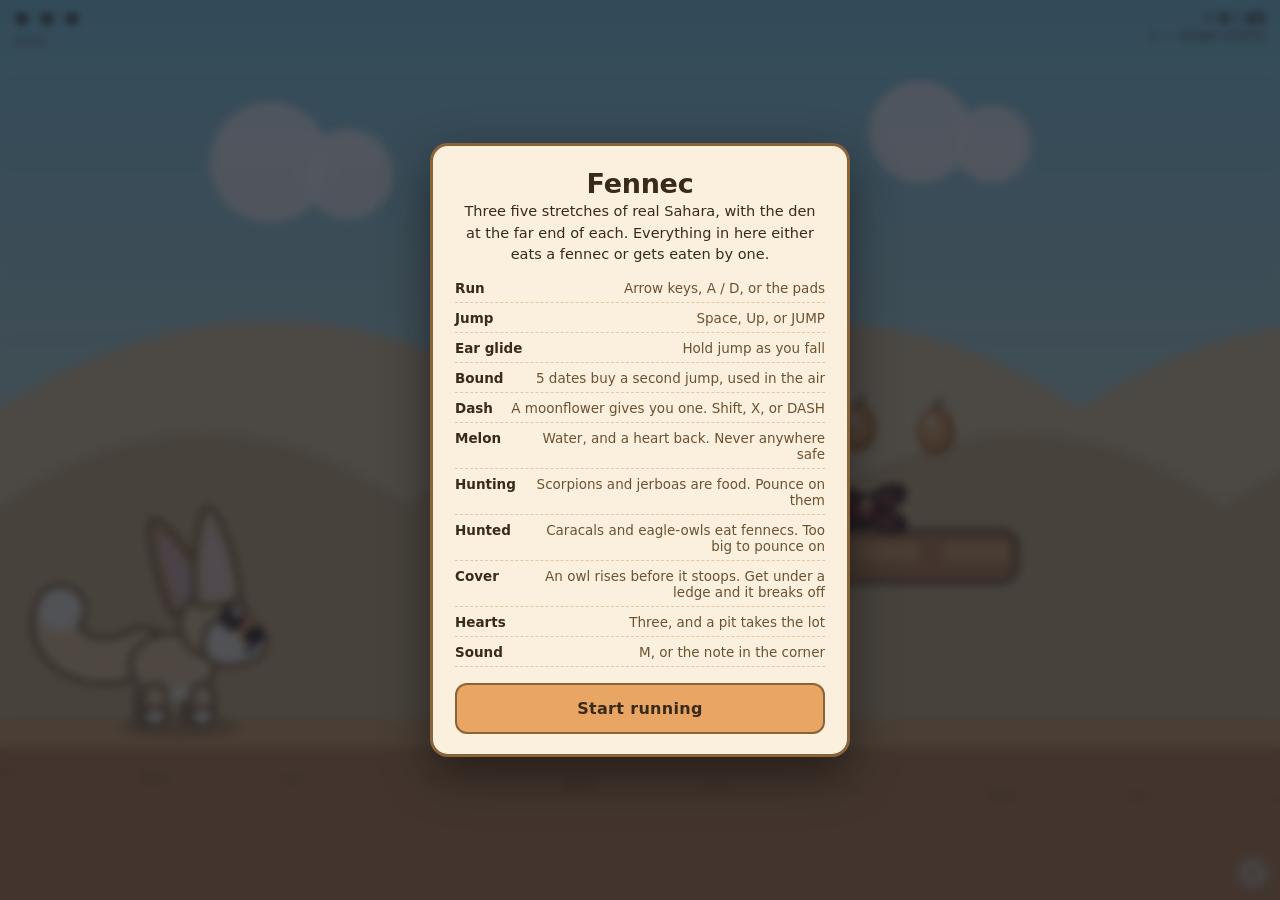
==== commit 0dbea828: "Give the owl and the jerboa a point, and make the owl commit to its dive Reported: no point to eithe" ====
--- a/games/fennec-run/index.html
+++ b/games/fennec-run/index.html
@@ -341,11 +341,11 @@
   scorpion: ['Scorpion',
              'Prey, not predator. Fennecs hunt and eat scorpions, and take the sting as part of the deal.'],
   jerboa:   ['Jerboa',
-             'A long-legged desert rodent that hops rather than runs. One of the fennec’s main catches.'],
+             'A long-legged desert rodent that hops rather than runs. The best meal out here: run one down and it is worth a Bound on its own.'],
   caracal:  ['Caracal',
              'A desert cat that hunts fennecs. Several times your size, so there is no pouncing on it.'],
   owl:      ['Pharaoh eagle-owl',
-             'Takes fennec pups out of open ground. The reason a small fox keeps to cover.']
+             'Takes fennec pups out of open ground. It rises before it stoops. Get under a ledge and it breaks off, which is why a small fox keeps to cover.']
 };
 const seen = {};
 let noteUntil = 0;
@@ -845,7 +845,8 @@
     .concat(walker('caracal', L.caracals))
     // Owls fly, so they are the one thing not pinned to a surface.
     .concat((L.owls || []).map(o =>
-      ({ kind:'owl', x:o.x, a:o.a, b:o.b, y:o.y, baseY:o.y, dir:1, alive:true, swoop:0 })));
+      ({ kind:'owl', x:o.x, a:o.a, b:o.b, y:o.y, baseY:o.y, dir:1, alive:true,
+         swoop:0, state:'patrol', timer:0, cool:60, tx:0, ty:0 })));
   pickups = L.dates.map(d => ({ x:d.x, y:d.y, got:false }));
   parts = [];
   // A ground critter stands on whatever is under it at spawn and its height
@@ -873,6 +874,14 @@
   });
 }
 
+// A ledge overhead. This is the whole reason the owl exists: the field note
+// says a small fox keeps to cover, so cover has to actually do something.
+function underCover(px, py){
+  for (const p of L.plats)
+    if (px > p.x - 10 && px < p.x + p.w + 10 && p.y < py - 18 && p.y > py - 170) return true;
+  return false;
+}
+
 function groundAt(px){
   for (const g of L.ground) if (px >= g[0] && px <= g[1]) return GY;
   return null;                          // a pit
@@ -1103,15 +1112,46 @@
       if (c.x > hi){ c.x = hi; c.dir = -1; }
 
     } else if (c.kind === 'owl'){
-      // quarters its stretch, then stoops. Owls take pups out of the open.
-      c.x += c.dir * 1.15 * dt;
-      if (c.x < c.a){ c.x = c.a; c.dir = 1; }
-      if (c.x > c.b){ c.x = c.b; c.dir = -1; }
-      const over = Math.abs(c.x - fox.x) < 150;
-      c.swoop += dt * (over ? 0.05 : -0.04);
-      c.swoop = Math.max(0, Math.min(1, c.swoop));
-      c.y = c.baseY + c.swoop * (fox.y - 34 - c.baseY) + Math.sin(t / 22) * 4;
-      if (over && c.swoop > 0.1) c.dir = fox.x > c.x ? 1 : -1;
+      // Quarter, fix, stoop, climb. The first version re-aimed at the fox every
+      // frame, so it never committed to anything and read as drunk rather than
+      // as hunting. A real stoop is decided once and then flown.
+      const covered = underCover(fox.x, fox.y);
+      if (c.cool > 0) c.cool -= dt;
+
+      if (c.state === 'stoop' || c.state === 'climb'){
+        const tx = c.state === 'stoop' ? c.tx : c.x;
+        const ty = c.state === 'stoop' ? c.ty : c.baseY;
+        const sp = c.state === 'stoop' ? 4.7 : 2.3;
+        const ax = tx - c.x, ay = ty - c.y;
+        const d = Math.sqrt(ax * ax + ay * ay) || 1;
+        c.x += (ax / d) * sp * dt;
+        c.y += (ay / d) * sp * dt;
+        if (Math.abs(ax) > 2) c.dir = ax > 0 ? 1 : -1;
+        if (d < 12){
+          if (c.state === 'stoop') c.state = 'climb';
+          else { c.state = 'patrol'; c.cool = 120; }
+        }
+
+      } else if (c.state === 'fix'){
+        // rises and hangs: the tell, so a stoop is never a surprise
+        c.timer -= dt;
+        c.y = c.baseY - 12 + Math.sin(t / 5) * 2.2;
+        if (covered){ c.state = 'patrol'; c.cool = 70; }
+        else if (c.timer <= 0){
+          c.state = 'stoop'; c.tx = fox.x; c.ty = fox.y - 24;
+        }
+
+      } else {
+        c.x += c.dir * 1.1 * dt;
+        if (c.x < c.a){ c.x = c.a; c.dir = 1; }
+        if (c.x > c.b){ c.x = c.b; c.dir = -1; }
+        c.y = c.baseY + Math.sin(t / 26 + c.a * 0.01) * 5;
+        if (!covered && c.cool <= 0 && Math.abs(c.x - fox.x) < 175 &&
+            fox.y > c.baseY + 60){
+          c.state = 'fix'; c.timer = 32; c.dir = fox.x > c.x ? 1 : -1;
+        }
+      }
+      c.swoop = c.state === 'stoop' ? 1 : 0;
     }
 
     const dx = Math.abs(c.x - fox.x), dy = fox.y - c.y;
@@ -1124,11 +1164,19 @@
         c.alive = false;
         if (c.kind === 'scorpion'){ fox.vy = -7.6; fox.buffer = 0; }
         burst(c.x, c.y - 8, c.kind === 'scorpion' ? '#8C4A3A' : '#D9B88A', 12);
-        runDates += c.kind === 'scorpion' ? 2 : 3;
-        fox.charge += c.kind === 'scorpion' ? 2 : 3;
-        while (fox.charge >= DATES_PER_BOUND){
-          fox.charge -= DATES_PER_BOUND;
-          if (fox.bounds < MAX_BOUNDS) fox.bounds++;
+        // A jerboa is the best meal out here, so it is worth a whole Bound on
+        // its own. That is the point of chasing something that runs away.
+        if (c.kind === 'jerboa'){
+          runDates += 4;
+          if (fox.bounds < MAX_BOUNDS){ fox.bounds++; burst(c.x, c.y - 26, '#F6CFC6', 14); }
+          else runDates += 4;
+        } else {
+          runDates += 2;
+          fox.charge += 2;
+          while (fox.charge >= DATES_PER_BOUND){
+            fox.charge -= DATES_PER_BOUND;
+            if (fox.bounds < MAX_BOUNDS) fox.bounds++;
+          }
         }
         SND.stomp(); met(c.kind);
       } else {
@@ -1354,8 +1402,21 @@
 }
 
 function drawOwl(c){
-  const flap = Math.sin(t / 6) * (c.swoop > 0.15 ? 0.25 : 0.6);
+  // While it is fixed on you there is a mark on the ground beneath it. A stoop
+  // that arrives with no warning is not difficulty, it is just unfair.
+  if (c.state === 'fix'){
+    const g = groundAt(c.x);
+    const my = g === null ? GY : g;
+    x.save();
+    x.globalAlpha = 0.25 + Math.sin(t / 4) * 0.12;
+    x.fillStyle = '#2E2622';
+    x.beginPath(); x.ellipse(c.x - cam, my - 3, 15, 4.5, 0, 0, 7); x.fill();
+    x.globalAlpha = 1;
+    x.restore();
+  }
+  const flap = Math.sin(t / 6) * (c.swoop > 0.15 ? 0.22 : 0.6);
   x.save(); x.translate(c.x - cam, c.y); x.scale(c.dir, 1);
+  if (c.state === 'stoop') x.rotate(0.3);      // tipped into the dive
   x.lineJoin = 'round';
   const F = '#A98B63', E = '#4A3827';
   x.strokeStyle = E; x.lineWidth = 2;
@@ -1641,6 +1702,7 @@
       '<div><b>Melon</b><span>Water, and a heart back. Never anywhere safe</span></div>' +
       '<div><b>Hunting</b><span>Scorpions and jerboas are food. Pounce on them</span></div>' +
       '<div><b>Hunted</b><span>Caracals and eagle-owls eat fennecs. Too big to pounce on</span></div>' +
+      '<div><b>Cover</b><span>An owl rises before it stoops. Get under a ledge and it breaks off</span></div>' +
       '<div><b>Hearts</b><span>Three, and a pit takes the lot</span></div>' +
       '<div><b>Sound</b><span>M, or the note in the corner</span></div>' +
     '</div>' +
@@ -1956,6 +2018,15 @@
   // The den has to be stood on, and every pit has to be crossable.
   if (!L.ground.some(g => L.den >= g[0] && L.den <= g[1]))
     problems.push('the den at x=' + L.den + ' is not on solid ground');
+  // An owl breaks off when the fox is under a ledge, so a beat with no ledge in
+  // it is a stretch with no answer to the owl. That is a level fault.
+  for (const o of (L.owls || [])){
+    const cover = L.plats.some(p => p.x + p.w > o.a && p.x < o.b && p.y < GY - 40);
+    if (!cover)
+      problems.push('owl beat x=' + o.a + '..' + o.b +
+                    ' has no platform anywhere along it to shelter under');
+  }
+
   const env = envelope();
   for (let i = 0; i < L.ground.length - 1; i++){
     const gap = L.ground[i + 1][0] - L.ground[i][1];
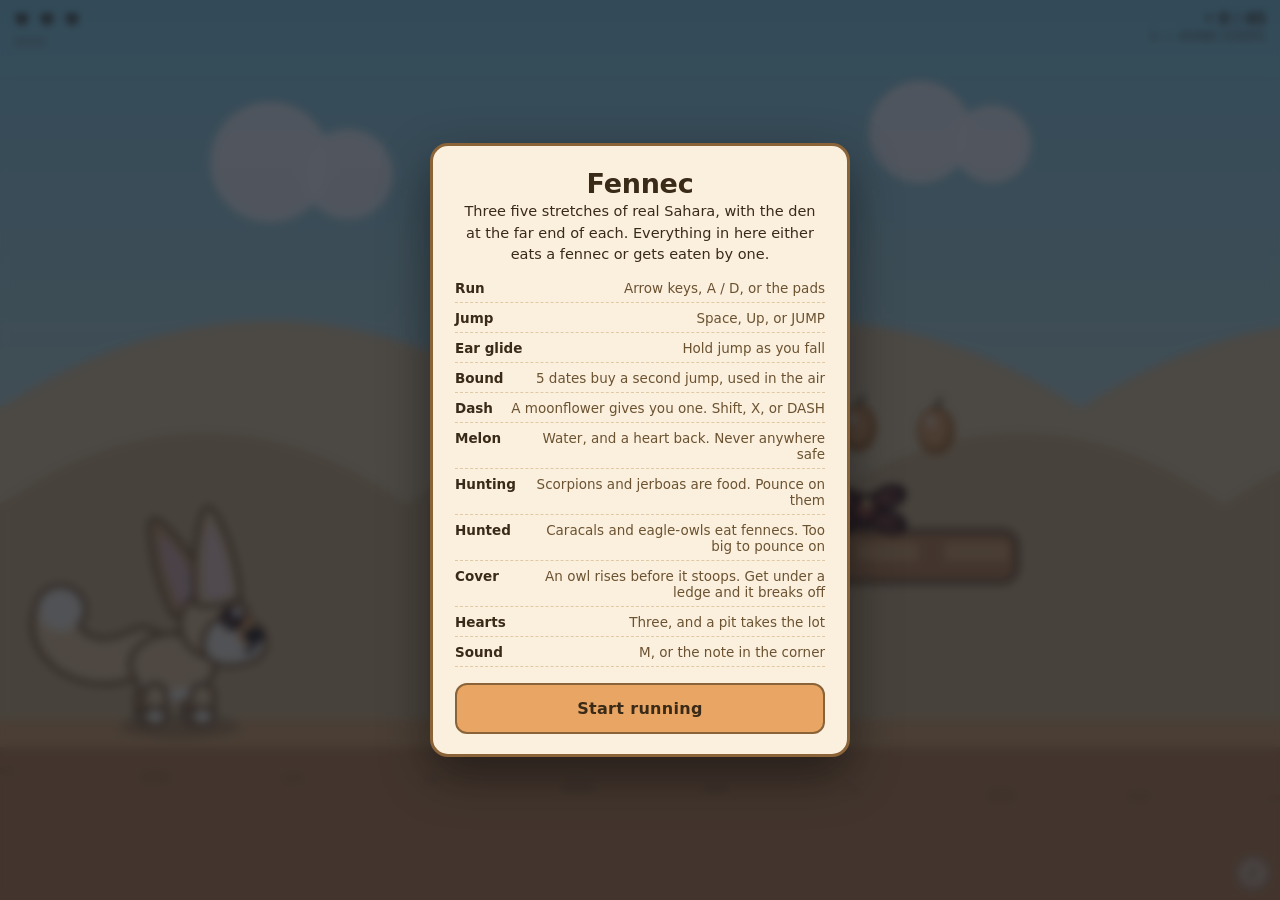
==== commit c1a4b070: "Ground the caracal, let the mice get away, and make the score actually build Four reports, and the m" ====
--- a/games/fennec-run/index.html
+++ b/games/fennec-run/index.html
@@ -341,7 +341,7 @@
   scorpion: ['Scorpion',
              'Prey, not predator. Fennecs hunt and eat scorpions, and take the sting as part of the deal.'],
   jerboa:   ['Jerboa',
-             'A long-legged desert rodent that hops rather than runs. The best meal out here: run one down and it is worth a Bound on its own.'],
+             'A long-legged desert rodent that hops rather than runs. Catch one and it is a heart back, but it will bolt straight off a ledge to get away from you.'],
   caracal:  ['Caracal',
              'A desert cat that hunts fennecs. Several times your size, so there is no pouncing on it.'],
   owl:      ['Pharaoh eagle-owl',
@@ -396,11 +396,14 @@
   // Five stages, and the score is the arc: almost nothing at the start, a
   // frame drum, then the melody, then the drums hardening, and a voice over
   // the last one. A fennec is out all night and gets home before dawn.
-  const MIX = [[.15,.11,.00,.00,.00,.00],
-               [.19,.15,.08,.09,.00,.00],
-               [.23,.18,.13,.14,.12,.00],
-               [.26,.22,.27,.16,.17,.00],
-               [.28,.24,.30,.17,.19,.22]];
+  // Measured, not guessed: the first version had stages one to three landing
+  // within 6% of each other, which is not a build, it is three mixes of the
+  // same loudness wearing different hats. Widened until the step is audible.
+  const MIX = [[.12,.09,.00,.00,.00,.00],
+               [.18,.14,.10,.10,.00,.00],
+               [.23,.18,.17,.15,.14,.00],
+               [.27,.22,.31,.17,.18,.00],
+               [.30,.25,.34,.19,.21,.26]];
 
   function mk(){
     if (ac) return true;
@@ -464,20 +467,29 @@
   }
   // A vowel is a pair of resonances. Two bandpasses over a sawtooth at roughly
   // 700 and 1150 Hz gives an "ah" that sits behind the lead without competing.
-  function voice(t, midi, dur, g){
+  function voice(t, midi, dur, g, idx){
+    const i = idx || 0;
     const o = ac.createOscillator(), out = ac.createGain();
     const vib = ac.createOscillator(), vibAmt = ac.createGain();
-    o.type = 'sawtooth'; o.frequency.value = nt(midi);
-    vib.frequency.value = 4.7; vibAmt.gain.value = 2.1;
+    o.type = 'sawtooth';
+    // Singers are never quite in tune with each other, and that is the whole
+    // difference between one voice and a choir.
+    o.frequency.value = nt(midi) * (1 + (i % 2 ? 0.0035 : -0.0028) * (i ? 1 : 0));
+    vib.frequency.value = 4.3 + i * 0.45; vibAmt.gain.value = 1.9 + i * 0.3;
     vib.connect(vibAmt); vibAmt.connect(o.frequency);
-    const f1 = ac.createBiquadFilter(), f2 = ac.createBiquadFilter();
-    f1.type = f2.type = 'bandpass';
-    f1.frequency.value = 700; f1.Q.value = 7;
-    f2.frequency.value = 1160; f2.Q.value = 9;
-    const g1 = ac.createGain(), g2 = ac.createGain();
-    g1.gain.value = 1; g2.gain.value = 0.55;
-    o.connect(f1); o.connect(f2); f1.connect(g1); f2.connect(g2);
-    g1.connect(out); g2.connect(out);
+    const f1 = ac.createBiquadFilter(), f2 = ac.createBiquadFilter(),
+          f3 = ac.createBiquadFilter();
+    f1.type = f2.type = f3.type = 'bandpass';
+    // Lifted from the midnight "ah" toward a brighter vowel, with a third
+    // formant for air: this is the sound of it getting light.
+    f1.frequency.value = 780 + i * 34; f1.Q.value = 6.5;
+    f2.frequency.value = 1260 + i * 55; f2.Q.value = 8;
+    f3.frequency.value = 2750 + i * 90; f3.Q.value = 5;
+    const g1 = ac.createGain(), g2 = ac.createGain(), g3 = ac.createGain();
+    g1.gain.value = 1; g2.gain.value = 0.6; g3.gain.value = 0.28;
+    o.connect(f1); o.connect(f2); o.connect(f3);
+    f1.connect(g1); f2.connect(g2); f3.connect(g3);
+    g1.connect(out); g2.connect(out); g3.connect(out);
     out.gain.setValueAtTime(0.0001, t);
     out.gain.linearRampToValueAtTime(g, t + 0.45);
     out.gain.setTargetAtTime(0.0001, t + dur * 0.68, 0.32);
@@ -497,9 +509,12 @@
 
   // Frame drum: a dull skin on the downbeats, a tighter tap between them.
   const DRUM = [2,0,0,1, 0,0,1,0, 2,0,1,0, 0,1,0,1];
-  // From the fourth stage a low tom doubles it, which is what "stronger" means
-  // here: not louder, another drum.
-  const TOM  = [1,0,0,0, 0,0,1,0, 0,0,0,1, 0,0,1,0];
+  // From the fourth stage the frame drum is joined by a straight kit: kick on
+  // one and three, backbeat on two and four, eighths on top. The earlier
+  // version put a tom on an irregular pattern, which thickened the texture
+  // without ever giving it a pulse to walk to.
+  const KICK = [1,0,0,0, 0,0,0,0, 1,0,0,0, 0,0,1,0];
+  const SNAP = [0,0,0,0, 1,0,0,0, 0,0,0,0, 1,0,0,0];
 
   function bar(step, t){
     const m = MIX[Math.min(level, MIX.length - 1)];
@@ -515,12 +530,22 @@
       const hit = DRUM[inBar];
       if (hit === 2){ skin(t, m[2] * duck, 190, 0.22); bass(t, 38, 0.1, m[2] * duck * .5); }
       else if (hit === 1) skin(t, m[2] * duck * 0.45, 1500, 0.06);
-      if (level >= 3 && TOM[inBar]){
-        skin(t, m[2] * duck * 0.7, 110, 0.3);
-        bass(t, 33, 0.16, m[2] * duck * 0.8);
+      if (level >= 3){
+        if (KICK[inBar]){
+          bass(t, 31, 0.2, m[2] * duck * 1.2);
+          skin(t, m[2] * duck * 0.45, 95, 0.15);
+        }
+        if (SNAP[inBar]) skin(t, m[2] * duck * 0.78, 1150, 0.14);
+        if (inBar % 2 === 0) skin(t, m[2] * duck * 0.2, 2700, 0.035);
       }
     }
-    if (m[5] && step % 32 === 0) voice(t, chord[2], S16 * 30, m[5] * duck);
+    // The choir, and only on the last stage. Four voices in an open voicing
+    // with the ninth on top: the brightest thing in the whole score, for the
+    // one stage that ends at first light.
+    if (m[5] && step % 32 === 0){
+      const open = [chord[1], chord[2], chord[3], chord[2] + 14];
+      open.forEach((n, i) => voice(t + i * 0.035, n, S16 * 30, m[5] * duck * (i ? 0.62 : 1), i));
+    }
     if (m[3] && step % 2 === 0){
       const seq = [0, 2, 1, 3, 2, 1];
       pluck(t, chord[seq[(step / 2) % seq.length]] + 12, m[3] * duck * 0.8);
@@ -553,6 +578,10 @@
     // Exposed so a test can measure the output instead of trusting that a node
     // was created. Harmless in play.
     ctx: function(){ return ac; },
+    // Restart the sequencer at the top of the loop. Comparing two stages is
+    // only meaningful on the same bars: the lead and the chords move through a
+    // 20 second cycle, so an unaligned window measures the music, not the mix.
+    rewind: function(){ if (ac){ pos = 0; nextT = ac.currentTime + 0.05; } },
     tap: function(node){ if (ac){ music.connect(node); sfx.connect(node); } },
     duck: function(v){ ducked = !!v; },
     enabled: function(){ return enabled; },
@@ -854,6 +883,21 @@
   // surface or it walks off the end and hangs in the air.
   critters.forEach(c => {
     if (c.kind === 'owl') return;
+    // A caracal stays on the ground. On a narrow ledge there is nowhere for
+    // the fox to go, which is not difficulty, just an unfair room.
+    if (c.kind === 'caracal'){
+      const g = L.ground.find(g => c.x >= g[0] && c.x <= g[1]) ||
+                L.ground.reduce((best, g) =>
+                  Math.abs((g[0] + g[1]) / 2 - c.x) < Math.abs((best[0] + best[1]) / 2 - c.x)
+                    ? g : best, L.ground[0]);
+      c.y = GY;
+      c.x = Math.max(g[0] + 30, Math.min(g[1] - 30, c.x));
+      c.a = Math.max(c.a, g[0]); c.b = Math.min(c.b, g[1]);
+      if (c.b < c.a) c.b = c.a;
+      c.home = { a:c.a, b:c.b };
+      c.surf = { a:g[0], b:g[1] };
+      return;
+    }
     const p = L.plats.find(p => c.x >= p.x && c.x <= p.x + p.w);
     c.y = p ? p.y : GY;
     if (p){ c.a = Math.max(c.a, p.x); c.b = Math.min(c.b, p.x + p.w); }
@@ -1090,13 +1134,31 @@
       if (c.x > c.b){ c.x = c.b; c.dir = -1; }
 
     } else if (c.kind === 'jerboa'){
-      // bolts away when the fox is close, which is the whole point of catching one
-      const near = Math.abs(c.x - fox.x) < 110 && Math.abs(c.y - fox.y) < 50;
-      c.hop += dt * (near ? 0.42 : 0.15);
+      // Bolts when the fox is close, and a bolting jerboa will go straight off
+      // the edge rather than politely turning round at it. If it gets clear it
+      // is gone: the chase has to be losable or it is not a chase.
+      const near = Math.abs(c.x - fox.x) < 130 && Math.abs(c.y - fox.y) < 60;
+      if (near) c.flee = 1;
+      c.hop += dt * (c.flee ? 0.45 : 0.15);
       if (near) c.dir = fox.x > c.x ? -1 : 1;
-      c.x += c.dir * (near ? 2.5 : 0.5) * dt;
-      if (c.x < c.a){ c.x = c.a; c.dir = 1; }
-      if (c.x > c.b){ c.x = c.b; c.dir = -1; }
+      c.x += c.dir * (c.flee ? 2.95 : 0.5) * dt;
+      if (!c.flee){
+        if (c.x < c.a){ c.x = c.a; c.dir = 1; }
+        if (c.x > c.b){ c.x = c.b; c.dir = -1; }
+      }
+      const wasY = c.y;
+      c.vy = (c.vy || 0) + GRAV * dt;
+      c.y += c.vy * dt;
+      let land = null;
+      const gy = groundAt(c.x);
+      if (gy !== null && c.y >= gy && wasY <= gy + 16) land = gy;
+      for (const pl of L.plats)
+        if (c.vy >= 0 && wasY <= pl.y + 1 && c.y >= pl.y &&
+            c.x > pl.x - 6 && c.x < pl.x + pl.w + 6) land = pl.y;
+      if (land !== null){ c.y = land; c.vy = 0; }
+      if (c.y > WH + 60 || Math.abs(c.x - fox.x) > 540 || c.x < 8 || c.x > L.w - 8){
+        c.alive = false; c.escaped = true;      // got away
+      }
 
     } else if (c.kind === 'caracal'){
       // patrols, then charges once it has seen you. Too big to pounce on.
@@ -1167,8 +1229,10 @@
         // A jerboa is the best meal out here, so it is worth a whole Bound on
         // its own. That is the point of chasing something that runs away.
         if (c.kind === 'jerboa'){
+          // The best meal out here, and a fennec eats to live: a heart back.
           runDates += 4;
-          if (fox.bounds < MAX_BOUNDS){ fox.bounds++; burst(c.x, c.y - 26, '#F6CFC6', 14); }
+          if (fox.hearts < 3){ fox.hearts++; burst(c.x, c.y - 26, '#D96A52', 16); SND.melon(); }
+          else if (fox.bounds < MAX_BOUNDS){ fox.bounds++; burst(c.x, c.y - 26, '#F6CFC6', 14); }
           else runDates += 4;
         } else {
           runDates += 2;
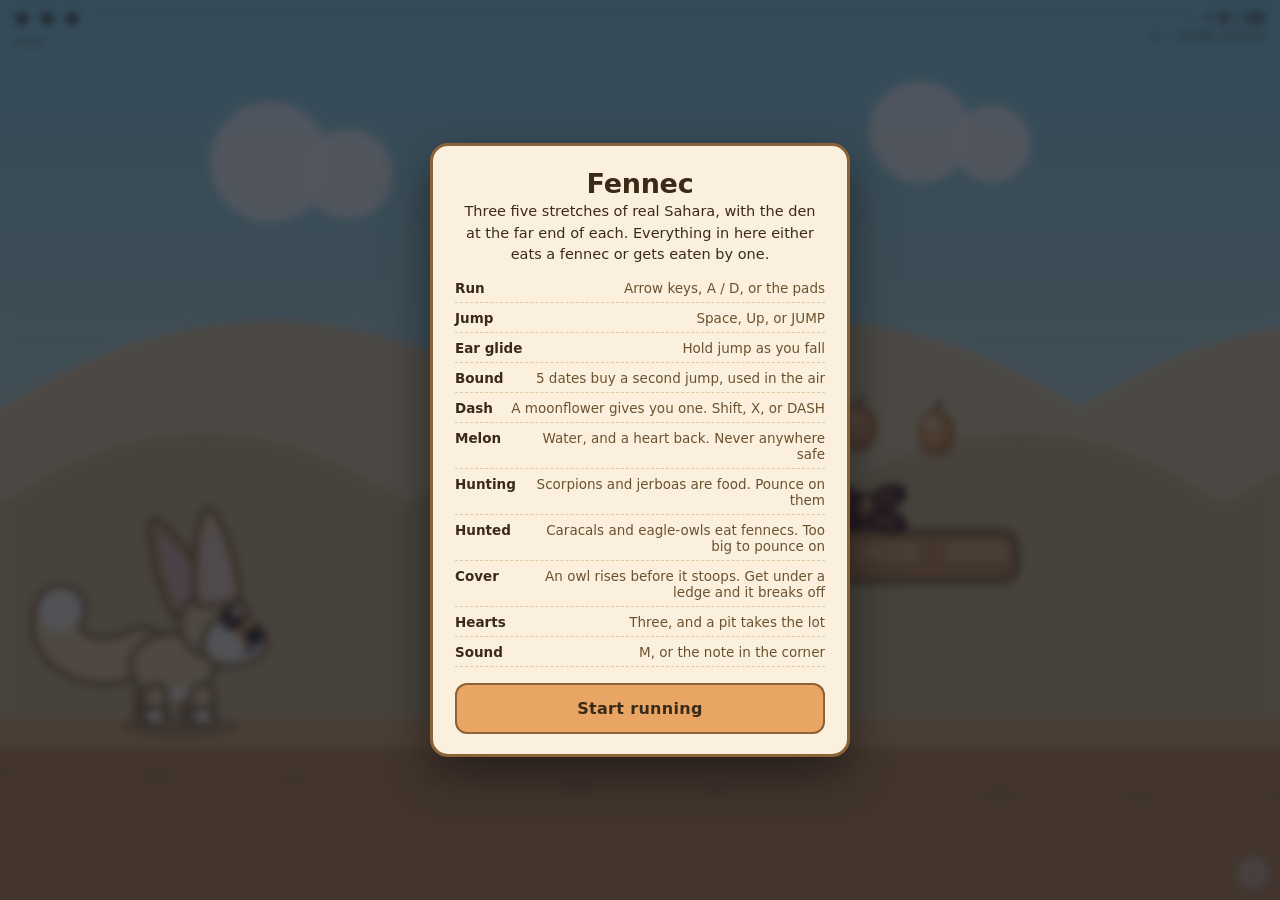
==== commit d09bd9a5: "A bench for the five mixes, and bring the whole bed down Reported as generally too strong. Two answe" ====
--- a/games/fennec-run/index.html
+++ b/games/fennec-run/index.html
@@ -411,8 +411,11 @@
       const AC = window.AudioContext || window.webkitAudioContext;
       if (!AC) return false;
       ac = new AC();
-      music = ac.createGain(); music.gain.value = 0.9;
-      sfx   = ac.createGain(); sfx.gain.value = 0.9;
+      // Reported as generally too strong. The build between stages is a ratio,
+      // so pulling the whole bed down leaves the arc intact and just makes it
+      // sit under the game rather than on top of it.
+      music = ac.createGain(); music.gain.value = 0.55;
+      sfx   = ac.createGain(); sfx.gain.value = 0.8;
       music.connect(ac.destination); sfx.connect(ac.destination);
       noise = ac.createBuffer(1, ac.sampleRate * 0.6, ac.sampleRate);
       const d = noise.getChannelData(0);
@@ -578,6 +581,15 @@
     // Exposed so a test can measure the output instead of trusting that a node
     // was created. Harmless in play.
     ctx: function(){ return ac; },
+    // Read and write the mix at runtime, so it can be dialled in by ear on a
+    // bench instead of guessed at in source and redeployed to find out.
+    mix: function(){ return MIX.map(r => r.slice()); },
+    setMix: function(m){
+      for (let i = 0; i < MIX.length && i < m.length; i++)
+        for (let j = 0; j < MIX[i].length && j < m[i].length; j++) MIX[i][j] = +m[i][j];
+    },
+    master: function(){ return music ? music.gain.value : 0; },
+    setMaster: function(v){ if (music) music.gain.value = +v; },
     // Restart the sequencer at the top of the loop. Comparing two stages is
     // only meaningful on the same bars: the lead and the chords move through a
     // 20 second cycle, so an unaligned window measures the music, not the mix.
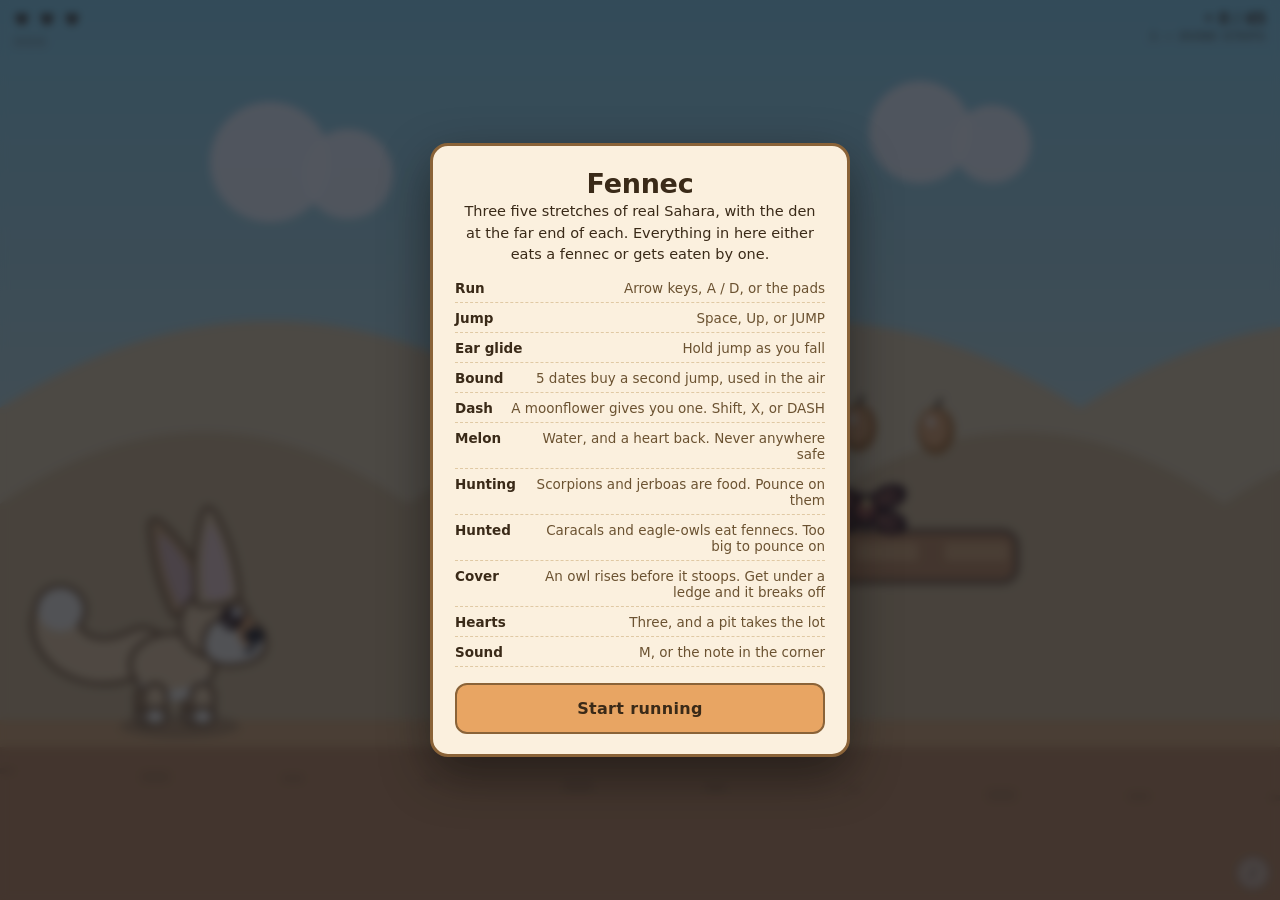
==== commit 24c24386: "Pull the pad right back: it was the layer sitting on everything Read "Pads.." as the pad being the o" ====
--- a/games/fennec-run/index.html
+++ b/games/fennec-run/index.html
@@ -399,11 +399,11 @@
   // Measured, not guessed: the first version had stages one to three landing
   // within 6% of each other, which is not a build, it is three mixes of the
   // same loudness wearing different hats. Widened until the step is audible.
-  const MIX = [[.12,.09,.00,.00,.00,.00],
-               [.18,.14,.10,.10,.00,.00],
-               [.23,.18,.17,.15,.14,.00],
-               [.27,.22,.31,.17,.18,.00],
-               [.30,.25,.34,.19,.21,.26]];
+  const MIX = [[.07,.09,.00,.00,.00,.00],
+               [.10,.14,.10,.10,.00,.00],
+               [.13,.18,.17,.15,.14,.00],
+               [.16,.22,.31,.17,.18,.00],
+               [.18,.25,.34,.19,.21,.26]];
 
   function mk(){
     if (ac) return true;
@@ -424,17 +424,22 @@
     } catch (e) { ac = null; return false; }
   }
 
+  // The pad is the only layer present on all five stages, so it is the one
+  // that reads as "the music" and the one that gets in the way. Darker, slower
+  // and a triangle under a single saw instead of two saws beating against each
+  // other: a bed to lie under rather than a thing to listen to.
   function pad(t, midi, dur, g){
     const a = ac.createOscillator(), b = ac.createOscillator();
-    const f = ac.createBiquadFilter(), v = ac.createGain();
-    a.type = b.type = 'sawtooth';
-    a.frequency.value = nt(midi); b.frequency.value = nt(midi) * 1.005;
-    f.type = 'lowpass'; f.frequency.value = 820; f.Q.value = 0.7;
+    const f = ac.createBiquadFilter(), hp = ac.createBiquadFilter(), v = ac.createGain();
+    a.type = 'sawtooth'; b.type = 'triangle';
+    a.frequency.value = nt(midi); b.frequency.value = nt(midi) * 1.003;
+    f.type = 'lowpass'; f.frequency.value = 520; f.Q.value = 0.5;
+    hp.type = 'highpass'; hp.frequency.value = 90;    // keep it out of the kick
     v.gain.setValueAtTime(0.0001, t);
-    v.gain.linearRampToValueAtTime(g, t + 0.7);
-    v.gain.setTargetAtTime(0.0001, t + dur * 0.7, 0.35);
-    a.connect(f); b.connect(f); f.connect(v); v.connect(music);
-    a.start(t); b.start(t); a.stop(t + dur + 0.8); b.stop(t + dur + 0.8);
+    v.gain.linearRampToValueAtTime(g, t + 1.1);        // breathes in, never arrives
+    v.gain.setTargetAtTime(0.0001, t + dur * 0.62, 0.45);
+    a.connect(f); b.connect(f); f.connect(hp); hp.connect(v); v.connect(music);
+    a.start(t); b.start(t); a.stop(t + dur + 1.0); b.stop(t + dur + 1.0);
   }
   function pluck(t, midi, g){
     const o = ac.createOscillator(), f = ac.createBiquadFilter(), v = ac.createGain();
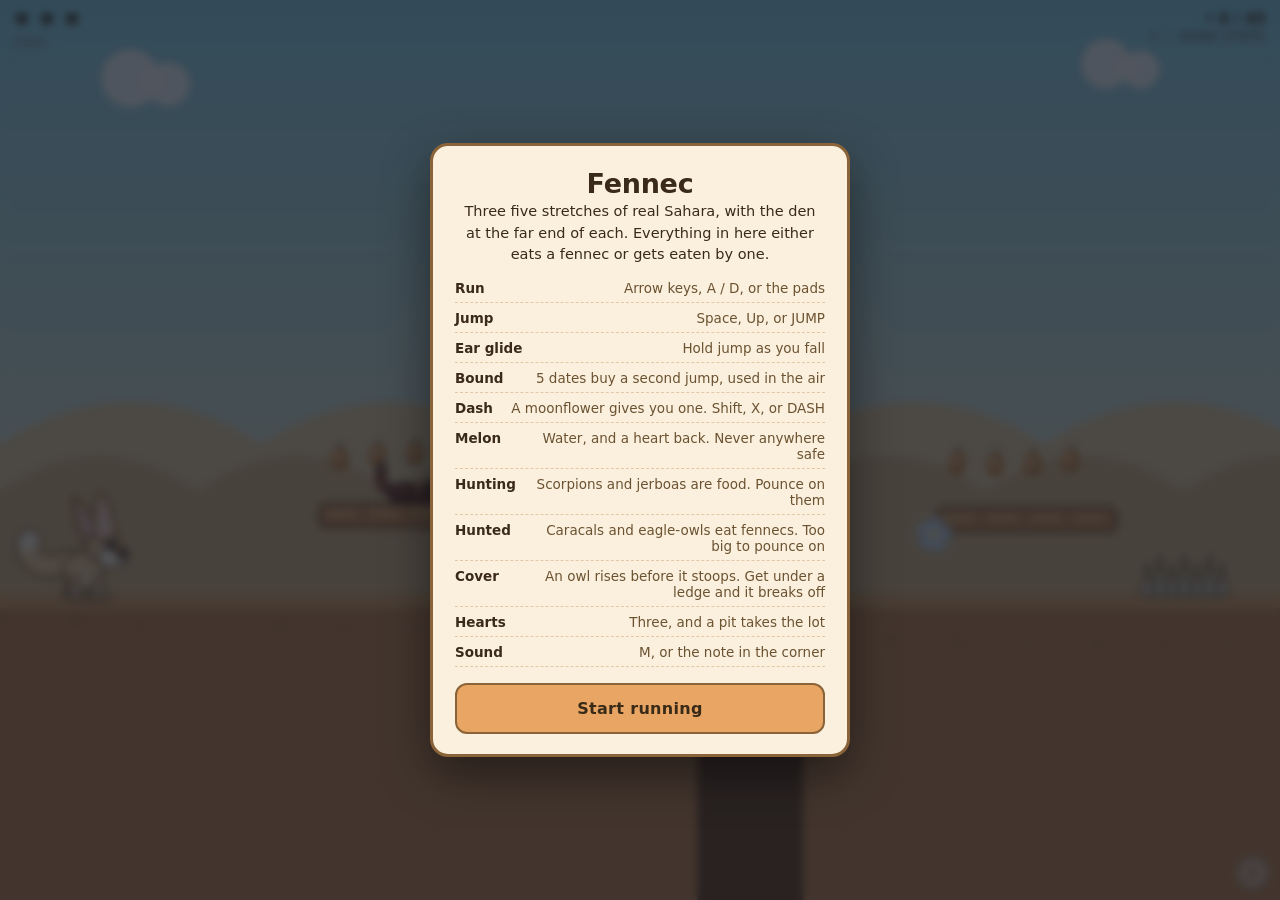
==== commit ca03ca50: "Your mix, a sane zoom on wide screens, and the choir layer actually working THE MIX is yours, pasted" ====
--- a/games/fennec-run/index.html
+++ b/games/fennec-run/index.html
@@ -96,6 +96,18 @@
   body.quiet #mute { opacity: .45 }
   body.quiet #mute::after { content: "\266A\0020\00D7" }
 
+  /* A landscape phone is only about 390 tall, and a 150px control bar eats
+     nearly 40% of that, which squeezes the game into a letterbox. Shrink the
+     bar and the buttons when there is no height to spare. */
+  @media (max-height: 520px){
+    #pads { height: 104px; padding: 8px 14px calc(8px + env(safe-area-inset-bottom)) }
+    .btn { width: 60px; height: 60px; font-size: 21px; border-width: 2px }
+    .btn.jump { width: 76px; height: 76px; font-size: 13px }
+    .btn.dash { width: 58px; height: 58px; font-size: 11px }
+    .pad { gap: 10px }
+    #hud { font-size: 13px; padding: 7px 12px 0 }
+  }
+
   /* ---- cards ---- */
   #card {
     position: absolute; inset: 0; display: grid; place-items: center;
@@ -399,11 +411,14 @@
   // Measured, not guessed: the first version had stages one to three landing
   // within 6% of each other, which is not a build, it is three mixes of the
   // same loudness wearing different hats. Widened until the step is audible.
-  const MIX = [[.07,.09,.00,.00,.00,.00],
-               [.10,.14,.10,.10,.00,.00],
-               [.13,.18,.17,.15,.14,.00],
-               [.16,.22,.31,.17,.18,.00],
-               [.18,.25,.34,.19,.21,.26]];
+  // Tuned on the bench by the MD, pasted back verbatim. The printed master
+  // came through as 0.00, which is the bench's Stop button zeroing it rather
+  // than an instruction to ship silence.
+  const MIX = [[.050,.080,.000,.000,.000,.000],
+               [.070,.065,.000,.060,.000,.000],
+               [.085,.055,.060,.060,.000,.000],
+               [.155,.155,.310,.170,.085,.000],
+               [.155,.240,.555,.255,.255,.070]];
 
   function mk(){
     if (ac) return true;
@@ -498,8 +513,13 @@
     o.connect(f1); o.connect(f2); o.connect(f3);
     f1.connect(g1); f2.connect(g2); f3.connect(g3);
     g1.connect(out); g2.connect(out); g3.connect(out);
+    // Make-up gain. Three parallel bandpasses throw away most of a sawtooth's
+    // energy, so at the same nominal setting this layer measured 3.4x quieter
+    // than the lead and 5.4x quieter than the pad: the slider did nothing you
+    // could hear at any position. Measured, not guessed.
+    const MAKEUP = 3.5;
     out.gain.setValueAtTime(0.0001, t);
-    out.gain.linearRampToValueAtTime(g, t + 0.45);
+    out.gain.linearRampToValueAtTime(g * MAKEUP, t + 0.45);
     out.gain.setTargetAtTime(0.0001, t + dur * 0.68, 0.32);
     out.connect(music);
     o.start(t); vib.start(t); o.stop(t + dur + 0.8); vib.stop(t + dur + 0.8);
@@ -848,6 +868,11 @@
 // fixed world height ruins one of them. Guarantee a minimum of both dimensions and
 // anchor the world to the bottom of the screen, so a tall screen just shows more sky.
 const MINW = 320, MINH = 300;
+// And a ceiling on the zoom. Without one, a landscape phone or a desktop
+// window drives the scale off the height alone and the fox ends up enormous.
+// Past this point a bigger window shows MORE DESERT rather than a bigger fox,
+// which is what you want on a wide screen anyway.
+const MAXZOOM = 1.45;                  // CSS pixels per world unit
 let VW = 640, VH = 360, yOff = 0, scale = 1;
 
 function resize(){
@@ -855,10 +880,13 @@
   if (!w || !h) return;
   const dpr = Math.min(devicePixelRatio || 1, 2.5);
   cv.width = Math.round(w * dpr); cv.height = Math.round(h * dpr);
-  scale = Math.min((w * dpr) / MINW, (h * dpr) / MINH);
+  scale = Math.min((w * dpr) / MINW, (h * dpr) / MINH, MAXZOOM * dpr);
   VW = (w * dpr) / scale;
   VH = (h * dpr) / scale;
-  yOff = VH - WH;                      // world y=WH lands on the bottom edge
+  // World y=WH would land on the bottom edge, but on a wide screen that leaves
+  // the horizon jammed at the bottom under a great slab of empty sky. Cap the
+  // sky and let the ground run on below instead.
+  yOff = Math.min(VH - WH, 110);
 }
 addEventListener('resize', resize);
 addEventListener('orientationchange', resize);
@@ -1627,14 +1655,15 @@
   drawDen();
 
   // the void first, so a pit reads as a hole rather than as more scenery
+  const below = VH - yOff - GY + 20;        // down to the bottom edge, whatever it is
   x.fillStyle = L.night ? '#0E0A18' : '#6B4526';
-  x.fillRect(0, GY, VW, WH - GY + 20);
+  x.fillRect(0, GY, VW, below);
 
   // ground segments
   for (const g of L.ground){
     const gx = g[0] - cam, gw = g[1] - g[0];
     if (gx > VW || gx + gw < 0) continue;
-    x.fillStyle = L.dirt; x.fillRect(gx, GY, gw, WH - GY + 20);
+    x.fillStyle = L.dirt; x.fillRect(gx, GY, gw, below);
     x.fillStyle = L.crust; x.fillRect(gx, GY, gw, 9);
     // pebbles, so a long stretch of ground is not a flat slab
     x.fillStyle = 'rgba(0,0,0,.09)';
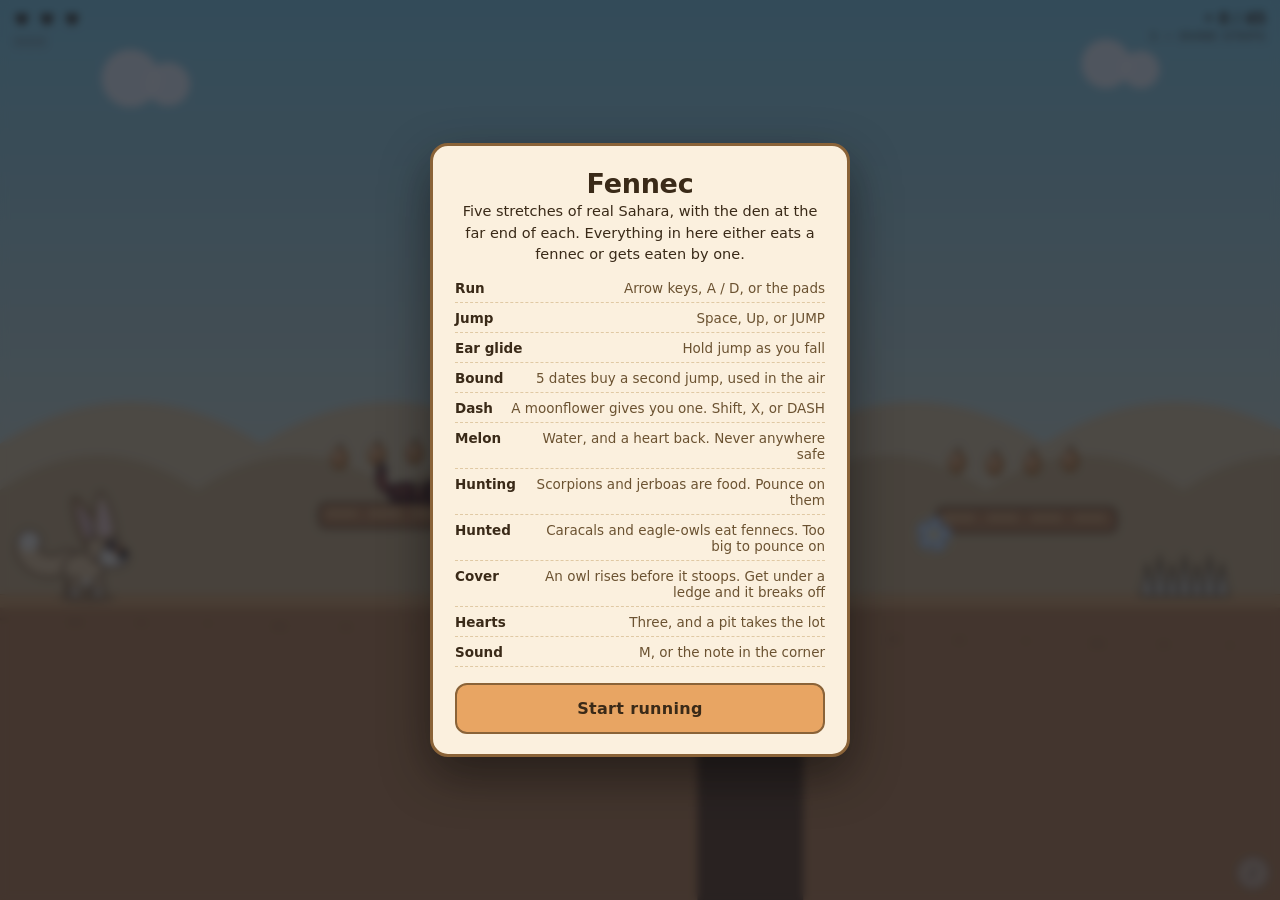
==== commit a8eb741c: "Install by url so a deploy is the update, and fix the title card count You expected to update it and" ====
--- a/games/fennec-run/index.html
+++ b/games/fennec-run/index.html
@@ -1799,8 +1799,8 @@
   state = 'title';
   showCard(
     '<h1>Fennec</h1>' +
-    '<p class="lead">' + (hostName ? hostName + ', three ' : 'Three ') +
-      'five stretches of real Sahara, with the den at the far end of each. Everything in ' +
+    '<p class="lead">' + (hostName ? hostName + ', five ' : 'Five ') +
+      'stretches of real Sahara, with the den at the far end of each. Everything in ' +
       'here either eats a fennec or gets eaten by one.</p>' +
     '<div class="keys">' +
       '<div><b>Run</b><span>Arrow keys, A / D, or the pads</span></div>' +
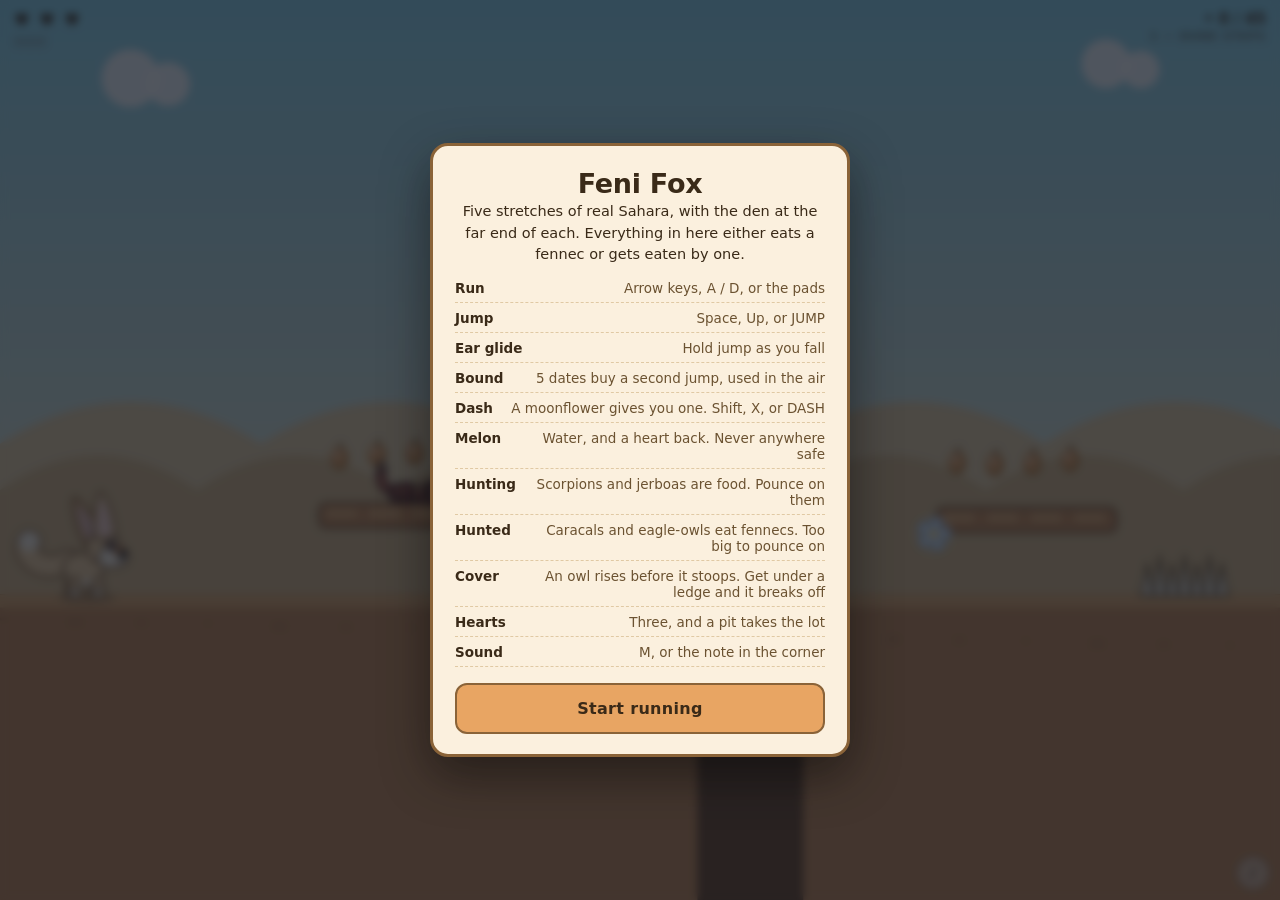
==== commit 2bebd7b5: "Rename the game to Feni Fox Title tag, title card and the pack manifest. The deployed file stays fen" ====
--- a/games/fennec-run/index.html
+++ b/games/fennec-run/index.html
@@ -1,7 +1,7 @@
 <!doctype html>
 <meta charset="utf-8">
 <meta name="viewport" content="width=device-width, initial-scale=1, maximum-scale=1, user-scalable=no, viewport-fit=cover">
-<title>Fennec</title>
+<title>Feni Fox</title>
 <style>
   /* Nothing here is text to be read, and holding a control must not select it.
      user-select on body alone is not enough: iOS needs the -webkit- prefix, and
@@ -1798,7 +1798,7 @@
 function titleCard(){
   state = 'title';
   showCard(
-    '<h1>Fennec</h1>' +
+    '<h1>Feni Fox</h1>' +
     '<p class="lead">' + (hostName ? hostName + ', five ' : 'Five ') +
       'stretches of real Sahara, with the den at the far end of each. Everything in ' +
       'here either eats a fennec or gets eaten by one.</p>' +
